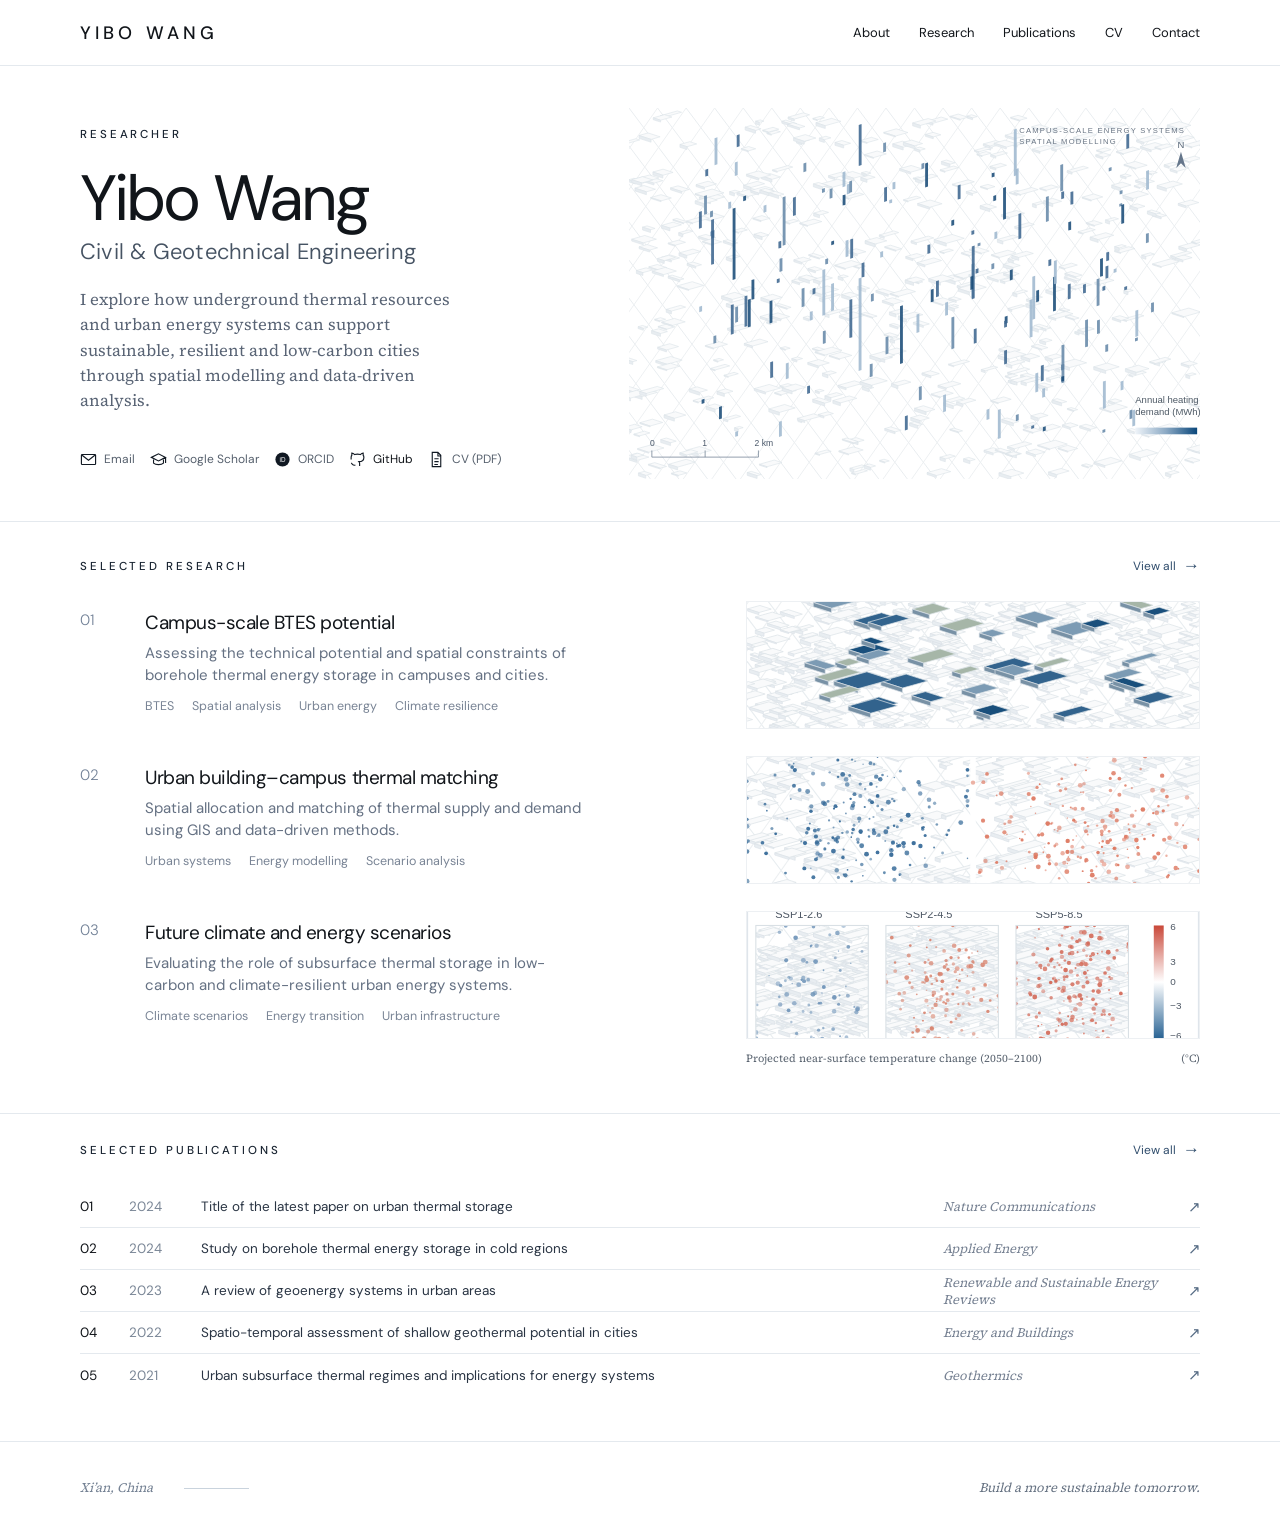
==== index.html @ a67a8583 "Publish Yibo Wang academic homepage" ====
<!doctype html>
<html lang="en">
<head>
  <meta charset="utf-8">
  <meta name="viewport" content="width=device-width, initial-scale=1">
  <meta name="description" content="Yibo Wang — research in civil and geotechnical engineering, urban energy systems, and spatial modelling.">
  <title>Yibo Wang | Researcher</title>
  <style>
    @font-face { font-family:"DM Sans"; src:url("assets/fonts/dm-sans-latin.woff2") format("woff2"); font-style:normal; font-weight:100 1000; font-display:swap; }
    @font-face { font-family:"Source Serif 4"; src:url("assets/fonts/source-serif-4-latin.woff2") format("woff2"); font-style:normal; font-weight:200 900; font-display:swap; }
    :root { --ink:#11151a; --muted:#667080; --line:#e4e9ee; --blue:#304d6c; --width:1120px; }
    * { box-sizing:border-box; }
    html { scroll-behavior:smooth; }
    body { margin:0; color:var(--ink); background:#fff; font-family:"DM Sans","Segoe UI",sans-serif; font-optical-sizing:auto; -webkit-font-smoothing:antialiased; }
    a { color:inherit; text-decoration:none; }
    button { font:inherit; }
    .container { width:min(calc(100% - 64px),var(--width)); margin-inline:auto; }
    .site-header { height:66px; border-bottom:1px solid var(--line); background:#fff; }
    .header-inner { width:min(calc(100% - 64px),var(--width)); height:100%; margin:auto; display:flex; align-items:center; justify-content:space-between; gap:24px; }
    .brand { font-size:18px; font-weight:500; letter-spacing:.23em; white-space:nowrap; }
    .nav { display:flex; align-items:center; gap:29px; font-size:13px; }
    .nav a { transition:color .2s; }
    .nav a:hover,.nav a:focus-visible,.text-link:hover { color:#4374a3; }
    .hero { min-height:456px; border-bottom:1px solid var(--line); }
    .hero-inner { display:grid; grid-template-columns:minmax(0,49%) minmax(0,51%); align-items:center; min-height:455px; }
    .hero-copy { padding:29px 20px 21px 0; position:relative; z-index:1; }
    .eyebrow,.section-title { color:#1a2532; font-size:11.5px; font-weight:500; letter-spacing:.25em; text-transform:uppercase; }
    h1 { margin:23px 0 5px; font-size:64px; font-weight:400; letter-spacing:-.045em; line-height:1.05; }
    .subtitle { font-size:22px; font-weight:350; color:#465363; letter-spacing:.01em; }
    .hero-copy p { max-width:395px; color:#596475; font-family:"Source Serif 4",Georgia,serif; font-size:16.5px; line-height:1.52; margin:21px 0 38px; }
    .profile-links { display:flex; flex-wrap:wrap; gap:10px 15px; align-items:center; width:100%; font-size:12px; white-space:nowrap; }
    .profile-links a,.profile-links span { display:inline-flex; align-items:center; gap:7px; }
    .profile-links svg { width:17px; height:17px; stroke:#111923; fill:none; stroke-width:1.6; }
    .profile-links .muted-link { color:#56606d; cursor:default; }
    .hero-art { width:100%; display:block; }
    .research { padding:36px 0 47px; border-bottom:1px solid var(--line); }
    .section-head { display:flex; align-items:center; justify-content:space-between; margin-bottom:27px; }
    .section-title { margin:0; }
    .text-link { color:var(--blue); font-size:12px; display:inline-flex; gap:7px; align-items:center; }
    .text-link span { font-size:17px; line-height:.8; }
    .project-list { display:grid; gap:27px; }
    .project { display:grid; grid-template-columns:54.5% 40.5%; justify-content:space-between; align-items:center; min-height:128px; }
    .project-details { display:grid; grid-template-columns:48px 1fr; gap:17px; align-self:start; padding-top:9px; }
    .number { font-size:15px; color:#718096; font-weight:300; }
    .project h3 { margin:0 0 8px; font-size:19px; letter-spacing:-.025em; font-weight:400; }
    .project p { max-width:445px; margin:0; color:#657183; font-size:15px; line-height:1.44; }
    .tags { display:flex; gap:18px; flex-wrap:wrap; color:#798495; font-size:12.5px; margin-top:12px; }
    .project-visual { width:100%; height:128px; object-fit:cover; border:1px solid #edf0f3; }
    .visual-wrap { position:relative; }
    .visual-note { margin-top:7px; color:#5a6470; font:11px "Source Serif 4",Georgia,serif; }
    .publications { padding:28px 0 45px; }
    .publications .section-head { margin-bottom:28px; }
    .publication { display:grid; grid-template-columns:49px 72px 1fr 245px 12px; align-items:center; gap:0; min-height:42px; border-bottom:1px solid var(--line); font-size:13.5px; }
    .publication:last-child { border-bottom:0; }
    .pub-year { color:#7b8797; }
    .pub-title { color:#293443; padding-right:12px; }
    .journal { color:#778293; font:italic 13px "Source Serif 4",Georgia,serif; }
    .pub-arrow { color:#546a83; font-size:15px; text-align:right; }
    .site-footer { border-top:1px solid var(--line); min-height:92px; }
    .footer-inner { display:flex; align-items:center; justify-content:space-between; min-height:91px; color:#758294; font:italic 13px "Source Serif 4",Georgia,serif; }
    .footer-rule { height:1px; width:65px; margin-left:28px; background:#c9d3dd; display:inline-block; vertical-align:middle; }
    .footer-tagline { color:#677383; }
    :focus-visible { outline:2px solid #537ca3; outline-offset:3px; }
    @media (max-width:760px) {
      .container,.header-inner { width:min(calc(100% - 36px),var(--width)); }
      .site-header { height:auto; min-height:66px; }
      .header-inner { flex-wrap:wrap; padding:19px 0; gap:17px; }
      .nav { gap:16px; flex-wrap:wrap; }
      .hero-inner { grid-template-columns:1fr; min-height:0; }
      .hero-copy { padding:62px 0 15px; }
      h1 { font-size:clamp(47px,11vw,62px); }
      .hero-copy p { margin-bottom:29px; }
      .profile-links { width:auto; max-width:100%; gap:13px 18px; }
      .hero-art { max-width:600px; margin:0 auto 21px; }
      .project { grid-template-columns:1fr; gap:15px; }
      .project-visual { height:auto; max-height:210px; }
      .project-list { gap:38px; }
      .publication { grid-template-columns:30px 52px 1fr 14px; gap:4px; padding:11px 0; align-items:start; }
      .journal { grid-column:3; grid-row:2; }
      .pub-arrow { grid-column:4; grid-row:1; }
    }
    @media (max-width:440px) {
      .subtitle { font-size:18px; }
      .hero-copy p { font-size:15px; }
      .project-details { grid-template-columns:32px 1fr; gap:10px; }
      .tags { gap:8px 13px; }
      .footer-inner { gap:18px; font-size:11px; }
      .footer-rule { width:30px; margin-left:10px; }
    }
  </style>
</head>
<body>
  <header class="site-header">
    <div class="header-inner">
      <a class="brand" href="#about">YIBO WANG</a>
      <nav class="nav" aria-label="Main navigation">
        <a href="#about">About</a><a href="#research">Research</a><a href="#publications">Publications</a><span title="CV to be added">CV</span><a href="#contact">Contact</a>
      </nav>
    </div>
  </header>
  <main>
    <section class="hero" id="about" aria-labelledby="page-title">
      <div class="container hero-inner">
        <div class="hero-copy">
          <div class="eyebrow">Researcher</div>
          <h1 id="page-title">Yibo Wang</h1>
          <div class="subtitle">Civil &amp; Geotechnical Engineering</div>
          <p>I explore how underground thermal resources and urban energy systems can support sustainable, resilient and low-carbon cities through spatial modelling and data-driven analysis.</p>
          <div class="profile-links" aria-label="Profiles and contact">
            <span class="muted-link" title="Email address to be added"><svg viewBox="0 0 24 24" aria-hidden="true"><rect x="2" y="5" width="20" height="14" rx="1"/><path d="m3 6 9 7 9-7"/></svg>Email</span>
            <span class="muted-link" title="Google Scholar link to be added"><svg viewBox="0 0 24 24" aria-hidden="true"><path d="M2 9 12 4l10 5-10 5L2 9Z M5 12v5c3 3 11 3 14 0v-5 M22 9v8"/></svg>Google Scholar</span>
            <span class="muted-link" title="ORCID link to be added"><svg viewBox="0 0 24 24" aria-hidden="true"><circle cx="12" cy="12" r="10" fill="#111923" stroke="none"/><text x="12" y="16" text-anchor="middle" font-size="9" fill="#fff" stroke="none" font-family="Arial">iD</text></svg>ORCID</span>
            <a href="https://github.com/y1bo-wang/y1bo-wang.github.io" target="_blank" rel="noopener noreferrer"><svg viewBox="0 0 24 24" aria-hidden="true"><path d="M9 20c-4 1-4-2-6-3m12 4v-3c0-1 0-2-1-3 4 0 7-2 7-6 0-1 0-2-1-3 0-1 0-2 0-3-2 0-3 1-4 2-3-1-5-1-8 0-1-1-2-2-4-2 0 1 0 2 0 3-1 1-1 2-1 3v3"/></svg>GitHub</a>
            <span class="muted-link" title="CV PDF to be added"><svg viewBox="0 0 24 24" aria-hidden="true"><path d="M6 2h8l4 4v16H6z M14 2v5h4 M9 11h6 M9 15h6 M9 19h5"/></svg>CV (PDF)</span>
          </div>
        </div>
        <img class="hero-art" src="assets/visuals/hero-map.svg" alt="Illustration of city buildings and thermal energy demand">
      </div>
    </section>
    <section class="research" id="research" aria-labelledby="research-title">
      <div class="container">
        <div class="section-head"><h2 class="section-title" id="research-title">Selected Research</h2><a class="text-link" href="#research-list">View all <span aria-hidden="true">→</span></a></div>
        <div class="project-list" id="research-list">
          <article class="project">
            <div class="project-details"><div class="number">01</div><div><h3>Campus-scale BTES potential</h3><p>Assessing the technical potential and spatial constraints of borehole thermal energy storage in campuses and cities.</p><div class="tags"><span>BTES</span><span>Spatial analysis</span><span>Urban energy</span><span>Climate resilience</span></div></div></div>
            <img class="project-visual" src="assets/visuals/campus.svg" alt="Map illustration of campus buildings and energy potential" loading="lazy">
          </article>
          <article class="project">
            <div class="project-details"><div class="number">02</div><div><h3>Urban building–campus thermal matching</h3><p>Spatial allocation and matching of thermal supply and demand using GIS and data-driven methods.</p><div class="tags"><span>Urban systems</span><span>Energy modelling</span><span>Scenario analysis</span></div></div></div>
            <img class="project-visual" src="assets/visuals/matching.svg" alt="Maps of thermal supply and demand locations" loading="lazy">
          </article>
          <article class="project">
            <div class="project-details"><div class="number">03</div><div><h3>Future climate and energy scenarios</h3><p>Evaluating the role of subsurface thermal storage in low-carbon and climate-resilient urban energy systems.</p><div class="tags"><span>Climate scenarios</span><span>Energy transition</span><span>Urban infrastructure</span></div></div></div>
            <div class="visual-wrap"><img class="project-visual" src="assets/visuals/climate.svg" alt="Three climate scenario map illustrations" loading="lazy"><div class="visual-note">Projected near-surface temperature change (2050–2100) <span style="float:right">(°C)</span></div></div>
          </article>
        </div>
      </div>
    </section>
    <section class="publications" id="publications" aria-labelledby="publications-title">
      <div class="container">
        <div class="section-head"><h2 class="section-title" id="publications-title">Selected Publications</h2><a class="text-link" href="#publication-list">View all <span aria-hidden="true">→</span></a></div>
        <div id="publication-list" aria-label="Illustrative publication entries; replace with verified citations">
          <div class="publication"><span>01</span><span class="pub-year">2024</span><span class="pub-title">Title of the latest paper on urban thermal storage</span><span class="journal">Nature Communications</span><span class="pub-arrow" aria-hidden="true">↗</span></div>
          <div class="publication"><span>02</span><span class="pub-year">2024</span><span class="pub-title">Study on borehole thermal energy storage in cold regions</span><span class="journal">Applied Energy</span><span class="pub-arrow" aria-hidden="true">↗</span></div>
          <div class="publication"><span>03</span><span class="pub-year">2023</span><span class="pub-title">A review of geoenergy systems in urban areas</span><span class="journal">Renewable and Sustainable Energy Reviews</span><span class="pub-arrow" aria-hidden="true">↗</span></div>
          <div class="publication"><span>04</span><span class="pub-year">2022</span><span class="pub-title">Spatio-temporal assessment of shallow geothermal potential in cities</span><span class="journal">Energy and Buildings</span><span class="pub-arrow" aria-hidden="true">↗</span></div>
          <div class="publication"><span>05</span><span class="pub-year">2021</span><span class="pub-title">Urban subsurface thermal regimes and implications for energy systems</span><span class="journal">Geothermics</span><span class="pub-arrow" aria-hidden="true">↗</span></div>
        </div>
      </div>
    </section>
  </main>
  <footer class="site-footer" id="contact"><div class="container footer-inner"><span>Xi’an, China <span class="footer-rule"></span></span><span class="footer-tagline">Build a more sustainable tomorrow.</span></div></footer>
</body>
</html>
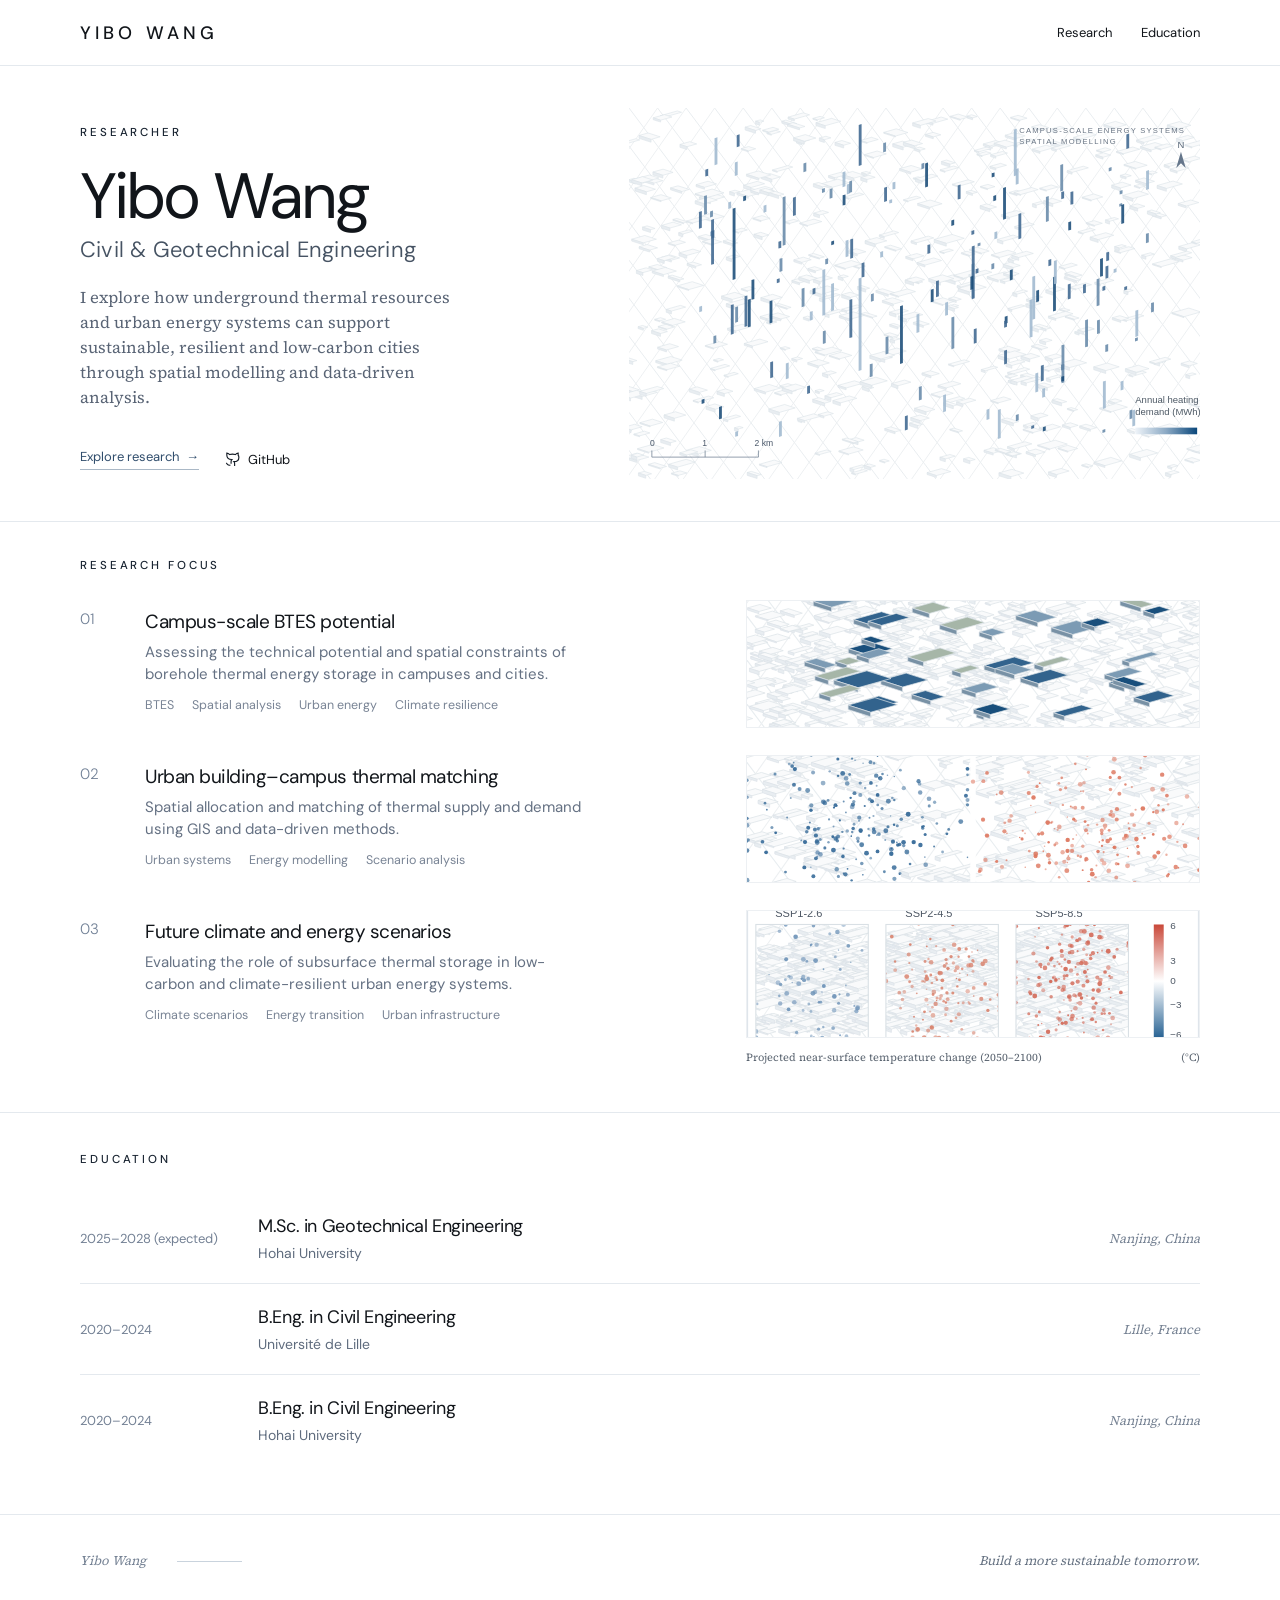
==== commit 3540ae6c: "Add education section and simplify navigation" ====
--- a/index.html
+++ b/index.html
@@ -20,7 +20,7 @@
     .brand { font-size:18px; font-weight:500; letter-spacing:.23em; white-space:nowrap; }
     .nav { display:flex; align-items:center; gap:29px; font-size:13px; }
     .nav a { transition:color .2s; }
-    .nav a:hover,.nav a:focus-visible,.text-link:hover { color:#4374a3; }
+    .nav a:hover,.nav a:focus-visible,.profile-links a:hover { color:#4374a3; }
     .hero { min-height:456px; border-bottom:1px solid var(--line); }
     .hero-inner { display:grid; grid-template-columns:minmax(0,49%) minmax(0,51%); align-items:center; min-height:455px; }
     .hero-copy { padding:29px 20px 21px 0; position:relative; z-index:1; }
@@ -28,16 +28,14 @@
     h1 { margin:23px 0 5px; font-size:64px; font-weight:400; letter-spacing:-.045em; line-height:1.05; }
     .subtitle { font-size:22px; font-weight:350; color:#465363; letter-spacing:.01em; }
     .hero-copy p { max-width:395px; color:#596475; font-family:"Source Serif 4",Georgia,serif; font-size:16.5px; line-height:1.52; margin:21px 0 38px; }
-    .profile-links { display:flex; flex-wrap:wrap; gap:10px 15px; align-items:center; width:100%; font-size:12px; white-space:nowrap; }
+    .profile-links { display:flex; flex-wrap:wrap; gap:10px 25px; align-items:center; width:100%; font-size:13px; white-space:nowrap; }
     .profile-links a,.profile-links span { display:inline-flex; align-items:center; gap:7px; }
     .profile-links svg { width:17px; height:17px; stroke:#111923; fill:none; stroke-width:1.6; }
-    .profile-links .muted-link { color:#56606d; cursor:default; }
+    .profile-links .hero-jump { color:var(--blue); border-bottom:1px solid #aab8c6; padding-bottom:4px; }
     .hero-art { width:100%; display:block; }
     .research { padding:36px 0 47px; border-bottom:1px solid var(--line); }
     .section-head { display:flex; align-items:center; justify-content:space-between; margin-bottom:27px; }
     .section-title { margin:0; }
-    .text-link { color:var(--blue); font-size:12px; display:inline-flex; gap:7px; align-items:center; }
-    .text-link span { font-size:17px; line-height:.8; }
     .project-list { display:grid; gap:27px; }
     .project { display:grid; grid-template-columns:54.5% 40.5%; justify-content:space-between; align-items:center; min-height:128px; }
     .project-details { display:grid; grid-template-columns:48px 1fr; gap:17px; align-self:start; padding-top:9px; }
@@ -48,14 +46,14 @@
     .project-visual { width:100%; height:128px; object-fit:cover; border:1px solid #edf0f3; }
     .visual-wrap { position:relative; }
     .visual-note { margin-top:7px; color:#5a6470; font:11px "Source Serif 4",Georgia,serif; }
-    .publications { padding:28px 0 45px; }
-    .publications .section-head { margin-bottom:28px; }
-    .publication { display:grid; grid-template-columns:49px 72px 1fr 245px 12px; align-items:center; gap:0; min-height:42px; border-bottom:1px solid var(--line); font-size:13.5px; }
-    .publication:last-child { border-bottom:0; }
-    .pub-year { color:#7b8797; }
-    .pub-title { color:#293443; padding-right:12px; }
-    .journal { color:#778293; font:italic 13px "Source Serif 4",Georgia,serif; }
-    .pub-arrow { color:#546a83; font-size:15px; text-align:right; }
+    .education { padding:39px 0 49px; }
+    .education .section-head { margin-bottom:26px; }
+    .education-item { display:grid; grid-template-columns:160px minmax(0,1fr) 170px; gap:18px; align-items:center; padding:21px 0; border-bottom:1px solid var(--line); }
+    .education-item:last-child { border-bottom:0; }
+    .education-years { color:#738094; font-size:13px; }
+    .education-degree { margin:0 0 6px; font-size:18px; font-weight:400; letter-spacing:-.02em; }
+    .education-school { margin:0; color:#5e6b7d; font-size:14px; }
+    .education-location { color:#778394; font:italic 13px "Source Serif 4",Georgia,serif; text-align:right; }
     .site-footer { border-top:1px solid var(--line); min-height:92px; }
     .footer-inner { display:flex; align-items:center; justify-content:space-between; min-height:91px; color:#758294; font:italic 13px "Source Serif 4",Georgia,serif; }
     .footer-rule { height:1px; width:65px; margin-left:28px; background:#c9d3dd; display:inline-block; vertical-align:middle; }
@@ -75,9 +73,8 @@
       .project { grid-template-columns:1fr; gap:15px; }
       .project-visual { height:auto; max-height:210px; }
       .project-list { gap:38px; }
-      .publication { grid-template-columns:30px 52px 1fr 14px; gap:4px; padding:11px 0; align-items:start; }
-      .journal { grid-column:3; grid-row:2; }
-      .pub-arrow { grid-column:4; grid-row:1; }
+      .education-item { grid-template-columns:104px minmax(0,1fr); gap:8px 12px; align-items:start; }
+      .education-location { grid-column:2; text-align:left; }
     }
     @media (max-width:440px) {
       .subtitle { font-size:18px; }
@@ -94,7 +91,7 @@
     <div class="header-inner">
       <a class="brand" href="#about">YIBO WANG</a>
       <nav class="nav" aria-label="Main navigation">
-        <a href="#about">About</a><a href="#research">Research</a><a href="#publications">Publications</a><span title="CV to be added">CV</span><a href="#contact">Contact</a>
+        <a href="#research">Research</a><a href="#education">Education</a>
       </nav>
     </div>
   </header>
@@ -106,12 +103,9 @@
           <h1 id="page-title">Yibo Wang</h1>
           <div class="subtitle">Civil &amp; Geotechnical Engineering</div>
           <p>I explore how underground thermal resources and urban energy systems can support sustainable, resilient and low-carbon cities through spatial modelling and data-driven analysis.</p>
-          <div class="profile-links" aria-label="Profiles and contact">
-            <span class="muted-link" title="Email address to be added"><svg viewBox="0 0 24 24" aria-hidden="true"><rect x="2" y="5" width="20" height="14" rx="1"/><path d="m3 6 9 7 9-7"/></svg>Email</span>
-            <span class="muted-link" title="Google Scholar link to be added"><svg viewBox="0 0 24 24" aria-hidden="true"><path d="M2 9 12 4l10 5-10 5L2 9Z M5 12v5c3 3 11 3 14 0v-5 M22 9v8"/></svg>Google Scholar</span>
-            <span class="muted-link" title="ORCID link to be added"><svg viewBox="0 0 24 24" aria-hidden="true"><circle cx="12" cy="12" r="10" fill="#111923" stroke="none"/><text x="12" y="16" text-anchor="middle" font-size="9" fill="#fff" stroke="none" font-family="Arial">iD</text></svg>ORCID</span>
-            <a href="https://github.com/y1bo-wang/y1bo-wang.github.io" target="_blank" rel="noopener noreferrer"><svg viewBox="0 0 24 24" aria-hidden="true"><path d="M9 20c-4 1-4-2-6-3m12 4v-3c0-1 0-2-1-3 4 0 7-2 7-6 0-1 0-2-1-3 0-1 0-2 0-3-2 0-3 1-4 2-3-1-5-1-8 0-1-1-2-2-4-2 0 1 0 2 0 3-1 1-1 2-1 3v3"/></svg>GitHub</a>
-            <span class="muted-link" title="CV PDF to be added"><svg viewBox="0 0 24 24" aria-hidden="true"><path d="M6 2h8l4 4v16H6z M14 2v5h4 M9 11h6 M9 15h6 M9 19h5"/></svg>CV (PDF)</span>
+          <div class="profile-links" aria-label="Explore and profile links">
+            <a class="hero-jump" href="#research">Explore research <span aria-hidden="true">→</span></a>
+            <a href="https://github.com/y1bo-wang" target="_blank" rel="noopener noreferrer"><svg viewBox="0 0 24 24" aria-hidden="true"><path d="M9 20c-4 1-4-2-6-3m12 4v-3c0-1 0-2-1-3 4 0 7-2 7-6 0-1 0-2-1-3 0-1 0-2 0-3-2 0-3 1-4 2-3-1-5-1-8 0-1-1-2-2-4-2 0 1 0 2 0 3 0 4 3 6 7 6-1 1-1 2-1 3v3"/></svg>GitHub</a>
           </div>
         </div>
         <img class="hero-art" src="assets/visuals/hero-map.svg" alt="Illustration of city buildings and thermal energy demand">
@@ -119,7 +113,7 @@
     </section>
     <section class="research" id="research" aria-labelledby="research-title">
       <div class="container">
-        <div class="section-head"><h2 class="section-title" id="research-title">Selected Research</h2><a class="text-link" href="#research-list">View all <span aria-hidden="true">→</span></a></div>
+        <div class="section-head"><h2 class="section-title" id="research-title">Research Focus</h2></div>
         <div class="project-list" id="research-list">
           <article class="project">
             <div class="project-details"><div class="number">01</div><div><h3>Campus-scale BTES potential</h3><p>Assessing the technical potential and spatial constraints of borehole thermal energy storage in campuses and cities.</p><div class="tags"><span>BTES</span><span>Spatial analysis</span><span>Urban energy</span><span>Climate resilience</span></div></div></div>
@@ -136,19 +130,17 @@
         </div>
       </div>
     </section>
-    <section class="publications" id="publications" aria-labelledby="publications-title">
+    <section class="education" id="education" aria-labelledby="education-title">
       <div class="container">
-        <div class="section-head"><h2 class="section-title" id="publications-title">Selected Publications</h2><a class="text-link" href="#publication-list">View all <span aria-hidden="true">→</span></a></div>
-        <div id="publication-list" aria-label="Illustrative publication entries; replace with verified citations">
-          <div class="publication"><span>01</span><span class="pub-year">2024</span><span class="pub-title">Title of the latest paper on urban thermal storage</span><span class="journal">Nature Communications</span><span class="pub-arrow" aria-hidden="true">↗</span></div>
-          <div class="publication"><span>02</span><span class="pub-year">2024</span><span class="pub-title">Study on borehole thermal energy storage in cold regions</span><span class="journal">Applied Energy</span><span class="pub-arrow" aria-hidden="true">↗</span></div>
-          <div class="publication"><span>03</span><span class="pub-year">2023</span><span class="pub-title">A review of geoenergy systems in urban areas</span><span class="journal">Renewable and Sustainable Energy Reviews</span><span class="pub-arrow" aria-hidden="true">↗</span></div>
-          <div class="publication"><span>04</span><span class="pub-year">2022</span><span class="pub-title">Spatio-temporal assessment of shallow geothermal potential in cities</span><span class="journal">Energy and Buildings</span><span class="pub-arrow" aria-hidden="true">↗</span></div>
-          <div class="publication"><span>05</span><span class="pub-year">2021</span><span class="pub-title">Urban subsurface thermal regimes and implications for energy systems</span><span class="journal">Geothermics</span><span class="pub-arrow" aria-hidden="true">↗</span></div>
+        <div class="section-head"><h2 class="section-title" id="education-title">Education</h2></div>
+        <div class="education-list">
+          <article class="education-item"><div class="education-years">2025–2028 (expected)</div><div><h3 class="education-degree">M.Sc. in Geotechnical Engineering</h3><p class="education-school">Hohai University</p></div><div class="education-location">Nanjing, China</div></article>
+          <article class="education-item"><div class="education-years">2020–2024</div><div><h3 class="education-degree">B.Eng. in Civil Engineering</h3><p class="education-school">Université de Lille</p></div><div class="education-location">Lille, France</div></article>
+          <article class="education-item"><div class="education-years">2020–2024</div><div><h3 class="education-degree">B.Eng. in Civil Engineering</h3><p class="education-school">Hohai University</p></div><div class="education-location">Nanjing, China</div></article>
         </div>
       </div>
     </section>
   </main>
-  <footer class="site-footer" id="contact"><div class="container footer-inner"><span>Xi’an, China <span class="footer-rule"></span></span><span class="footer-tagline">Build a more sustainable tomorrow.</span></div></footer>
+  <footer class="site-footer"><div class="container footer-inner"><span>Yibo Wang <span class="footer-rule"></span></span><span class="footer-tagline">Build a more sustainable tomorrow.</span></div></footer>
 </body>
 </html>
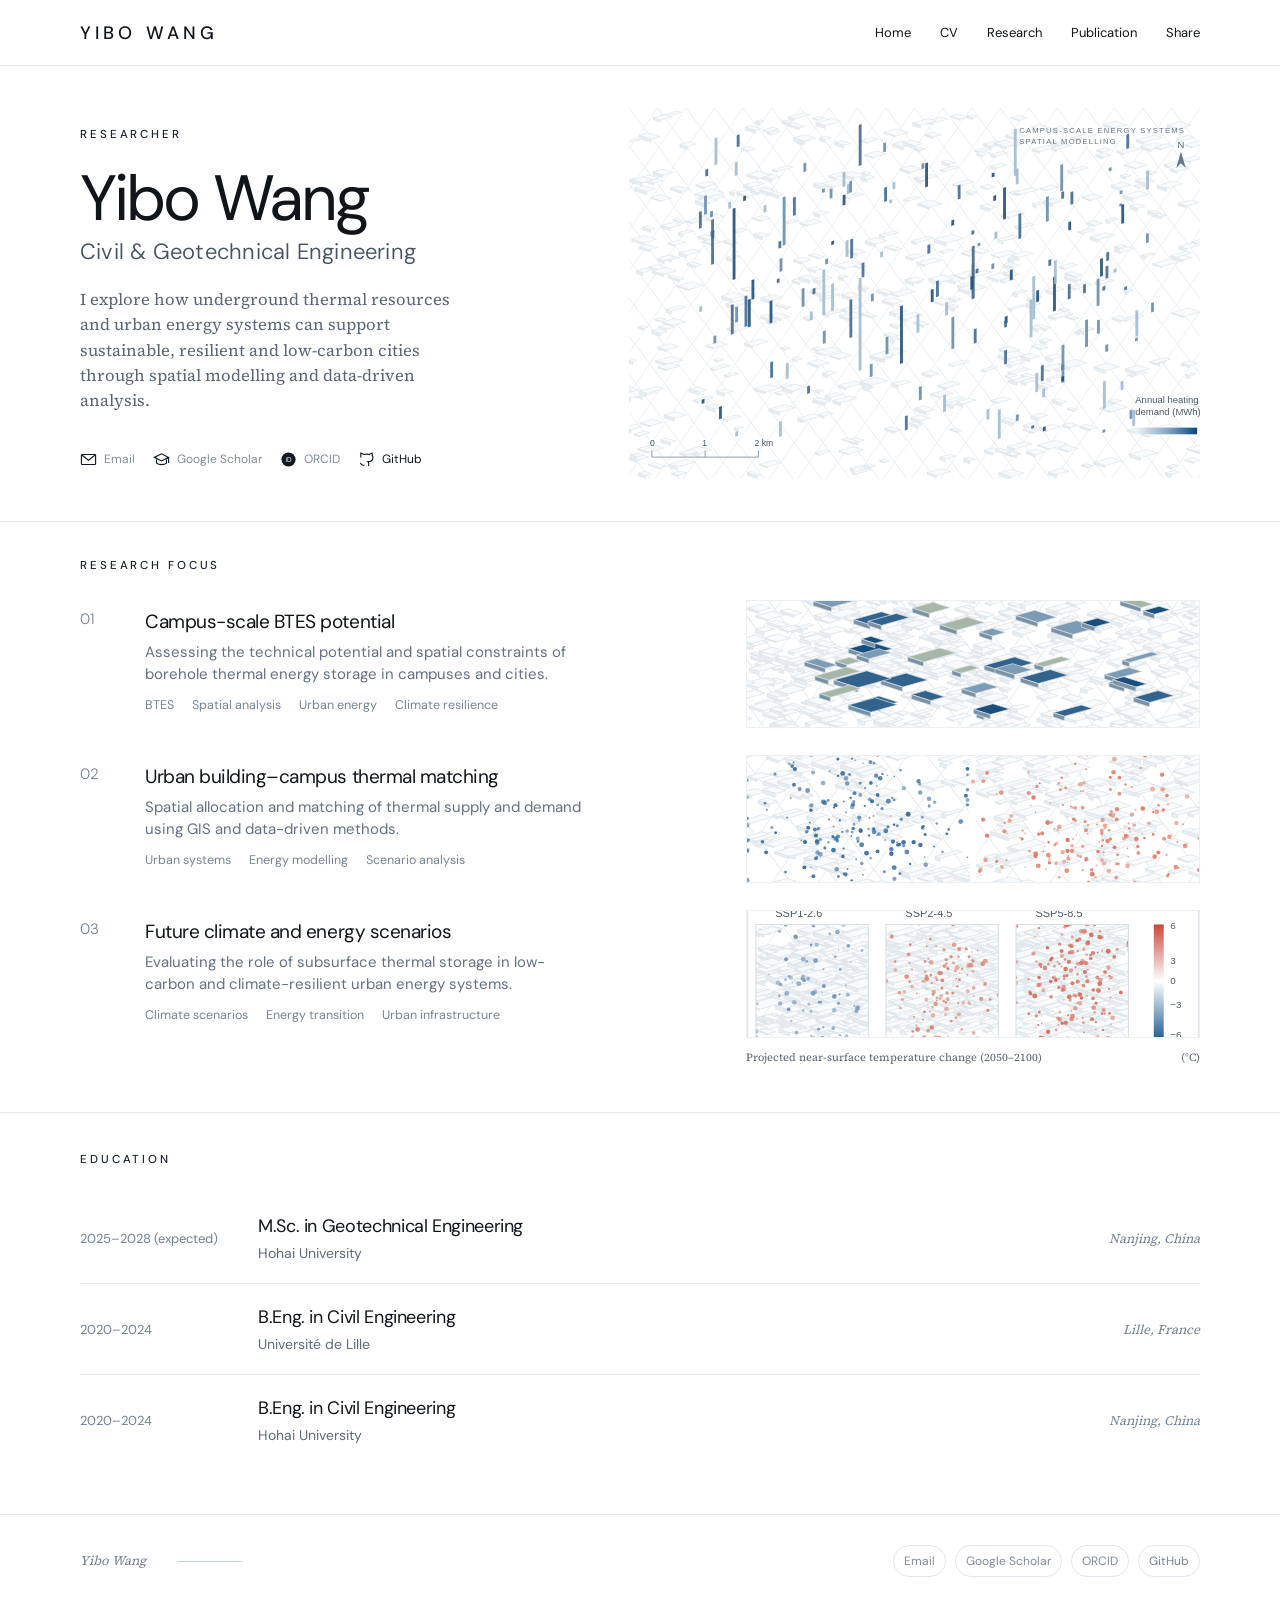
==== commit 69a41e06: "Add CV placeholder, publication examples, and navigation" ====
--- a/index.html
+++ b/index.html
@@ -19,8 +19,11 @@
     .header-inner { width:min(calc(100% - 64px),var(--width)); height:100%; margin:auto; display:flex; align-items:center; justify-content:space-between; gap:24px; }
     .brand { font-size:18px; font-weight:500; letter-spacing:.23em; white-space:nowrap; }
     .nav { display:flex; align-items:center; gap:29px; font-size:13px; }
-    .nav a { transition:color .2s; }
-    .nav a:hover,.nav a:focus-visible,.profile-links a:hover { color:#4374a3; }
+    .nav a,.nav button { transition:color .2s; }
+    .nav button { border:0; background:none; padding:0; color:inherit; cursor:pointer; font-size:inherit; }
+    .nav a:hover,.nav a:focus-visible,.nav button:hover,.nav button:focus-visible,.profile-links a:hover { color:#4374a3; }
+    .share-status { position:fixed; left:50%; bottom:20px; transform:translateX(-50%); z-index:10; padding:10px 16px; color:#fff; background:#304d6c; border-radius:8px; font-size:13px; box-shadow:0 8px 24px #1a253233; }
+    .share-status:empty { display:none; }
     .hero { min-height:456px; border-bottom:1px solid var(--line); }
     .hero-inner { display:grid; grid-template-columns:minmax(0,49%) minmax(0,51%); align-items:center; min-height:455px; }
     .hero-copy { padding:29px 20px 21px 0; position:relative; z-index:1; }
@@ -28,10 +31,10 @@
     h1 { margin:23px 0 5px; font-size:64px; font-weight:400; letter-spacing:-.045em; line-height:1.05; }
     .subtitle { font-size:22px; font-weight:350; color:#465363; letter-spacing:.01em; }
     .hero-copy p { max-width:395px; color:#596475; font-family:"Source Serif 4",Georgia,serif; font-size:16.5px; line-height:1.52; margin:21px 0 38px; }
-    .profile-links { display:flex; flex-wrap:wrap; gap:10px 25px; align-items:center; width:100%; font-size:13px; white-space:nowrap; }
-    .profile-links a,.profile-links span { display:inline-flex; align-items:center; gap:7px; }
-    .profile-links svg { width:17px; height:17px; stroke:#111923; fill:none; stroke-width:1.6; }
-    .profile-links .hero-jump { color:var(--blue); border-bottom:1px solid #aab8c6; padding-bottom:4px; }
+    .profile-links { display:flex; flex-wrap:wrap; gap:12px 18px; align-items:center; width:100%; font-size:12px; white-space:nowrap; }
+    .profile-links a,.profile-links span,.footer-links a,.footer-links span { display:inline-flex; align-items:center; gap:7px; }
+    .profile-links svg,.footer-links svg { width:17px; height:17px; stroke:#111923; fill:none; stroke-width:1.6; flex:none; }
+    .link-unavailable { color:#818b98; cursor:default; }
     .hero-art { width:100%; display:block; }
     .research { padding:36px 0 47px; border-bottom:1px solid var(--line); }
     .section-head { display:flex; align-items:center; justify-content:space-between; margin-bottom:27px; }
@@ -55,9 +58,11 @@
     .education-school { margin:0; color:#5e6b7d; font-size:14px; }
     .education-location { color:#778394; font:italic 13px "Source Serif 4",Georgia,serif; text-align:right; }
     .site-footer { border-top:1px solid var(--line); min-height:92px; }
-    .footer-inner { display:flex; align-items:center; justify-content:space-between; min-height:91px; color:#758294; font:italic 13px "Source Serif 4",Georgia,serif; }
+    .footer-inner { display:flex; align-items:center; justify-content:space-between; min-height:91px; gap:26px; color:#758294; font:italic 13px "Source Serif 4",Georgia,serif; }
     .footer-rule { height:1px; width:65px; margin-left:28px; background:#c9d3dd; display:inline-block; vertical-align:middle; }
-    .footer-tagline { color:#677383; }
+    .footer-links { display:flex; justify-content:flex-end; align-items:center; gap:9px; flex-wrap:wrap; font:12px "DM Sans","Segoe UI",sans-serif; }
+    .footer-links a,.footer-links span { border:1px solid #e0e6ec; border-radius:999px; padding:7px 10px; }
+    .footer-links a:hover { color:#4374a3; border-color:#aebdca; }
     :focus-visible { outline:2px solid #537ca3; outline-offset:3px; }
     @media (max-width:760px) {
       .container,.header-inner { width:min(calc(100% - 36px),var(--width)); }
@@ -75,6 +80,8 @@
       .project-list { gap:38px; }
       .education-item { grid-template-columns:104px minmax(0,1fr); gap:8px 12px; align-items:start; }
       .education-location { grid-column:2; text-align:left; }
+      .footer-inner { flex-direction:column; align-items:flex-start; justify-content:center; padding:23px 0; }
+      .footer-links { justify-content:flex-start; }
     }
     @media (max-width:440px) {
       .subtitle { font-size:18px; }
@@ -89,9 +96,9 @@
 <body>
   <header class="site-header">
     <div class="header-inner">
-      <a class="brand" href="#about">YIBO WANG</a>
+      <a class="brand" href="index.html">YIBO WANG</a>
       <nav class="nav" aria-label="Main navigation">
-        <a href="#research">Research</a><a href="#education">Education</a>
+        <a href="index.html" aria-current="page">Home</a><a href="assets/cv.pdf" target="_blank" rel="noopener noreferrer" aria-label="CV PDF placeholder, opens in a new tab">CV</a><a href="index.html#research">Research</a><a href="publications.html">Publication</a><button type="button" data-share>Share</button>
       </nav>
     </div>
   </header>
@@ -103,9 +110,11 @@
           <h1 id="page-title">Yibo Wang</h1>
           <div class="subtitle">Civil &amp; Geotechnical Engineering</div>
           <p>I explore how underground thermal resources and urban energy systems can support sustainable, resilient and low-carbon cities through spatial modelling and data-driven analysis.</p>
-          <div class="profile-links" aria-label="Explore and profile links">
-            <a class="hero-jump" href="#research">Explore research <span aria-hidden="true">→</span></a>
-            <a href="https://github.com/y1bo-wang" target="_blank" rel="noopener noreferrer"><svg viewBox="0 0 24 24" aria-hidden="true"><path d="M9 20c-4 1-4-2-6-3m12 4v-3c0-1 0-2-1-3 4 0 7-2 7-6 0-1 0-2-1-3 0-1 0-2 0-3-2 0-3 1-4 2-3-1-5-1-8 0-1-1-2-2-4-2 0 1 0 2 0 3 0 4 3 6 7 6-1 1-1 2-1 3v3"/></svg>GitHub</a>
+          <div class="profile-links" aria-label="Profiles and contact">
+            <span class="link-unavailable" title="Email address to be added"><svg viewBox="0 0 24 24" aria-hidden="true"><rect x="2" y="5" width="20" height="14" rx="1"/><path d="m3 6 9 7 9-7"/></svg>Email</span>
+            <span class="link-unavailable" title="Google Scholar link to be added"><svg viewBox="0 0 24 24" aria-hidden="true"><path d="M2 9 12 4l10 5-10 5L2 9Z M5 12v5c3 3 11 3 14 0v-5 M22 9v8"/></svg>Google Scholar</span>
+            <span class="link-unavailable" title="ORCID link to be added"><svg viewBox="0 0 24 24" aria-hidden="true"><circle cx="12" cy="12" r="10" fill="#111923" stroke="none"/><text x="12" y="16" text-anchor="middle" font-size="9" fill="#fff" stroke="none" font-family="Arial">iD</text></svg>ORCID</span>
+            <a href="https://github.com/y1bo-wang" target="_blank" rel="noopener noreferrer"><svg viewBox="0 0 24 24" aria-hidden="true"><path d="M9 20c-4 1-4-2-6-3m12 4v-3c0-1 0-2-1-3 4 0 7-2 7-6 0-1 0-2-1-3 0-1 0-2 0-3-2 0-3 1-4 2-3-1-5-1-8 0-1-1-2-2-4-2 0 1 0 2 0 3v3"/></svg>GitHub</a>
           </div>
         </div>
         <img class="hero-art" src="assets/visuals/hero-map.svg" alt="Illustration of city buildings and thermal energy demand">
@@ -141,6 +150,8 @@
       </div>
     </section>
   </main>
-  <footer class="site-footer"><div class="container footer-inner"><span>Yibo Wang <span class="footer-rule"></span></span><span class="footer-tagline">Build a more sustainable tomorrow.</span></div></footer>
+  <footer class="site-footer" id="contact"><div class="container footer-inner"><span>Yibo Wang <span class="footer-rule"></span></span><nav class="footer-links" aria-label="Contact and profiles"><span class="link-unavailable" title="Email address to be added">Email</span><span class="link-unavailable" title="Google Scholar link to be added">Google Scholar</span><span class="link-unavailable" title="ORCID link to be added">ORCID</span><a href="https://github.com/y1bo-wang" target="_blank" rel="noopener noreferrer">GitHub</a></nav></div></footer>
+  <div class="share-status" role="status" aria-live="polite"></div>
+  <script src="assets/site.js" defer></script>
 </body>
 </html>
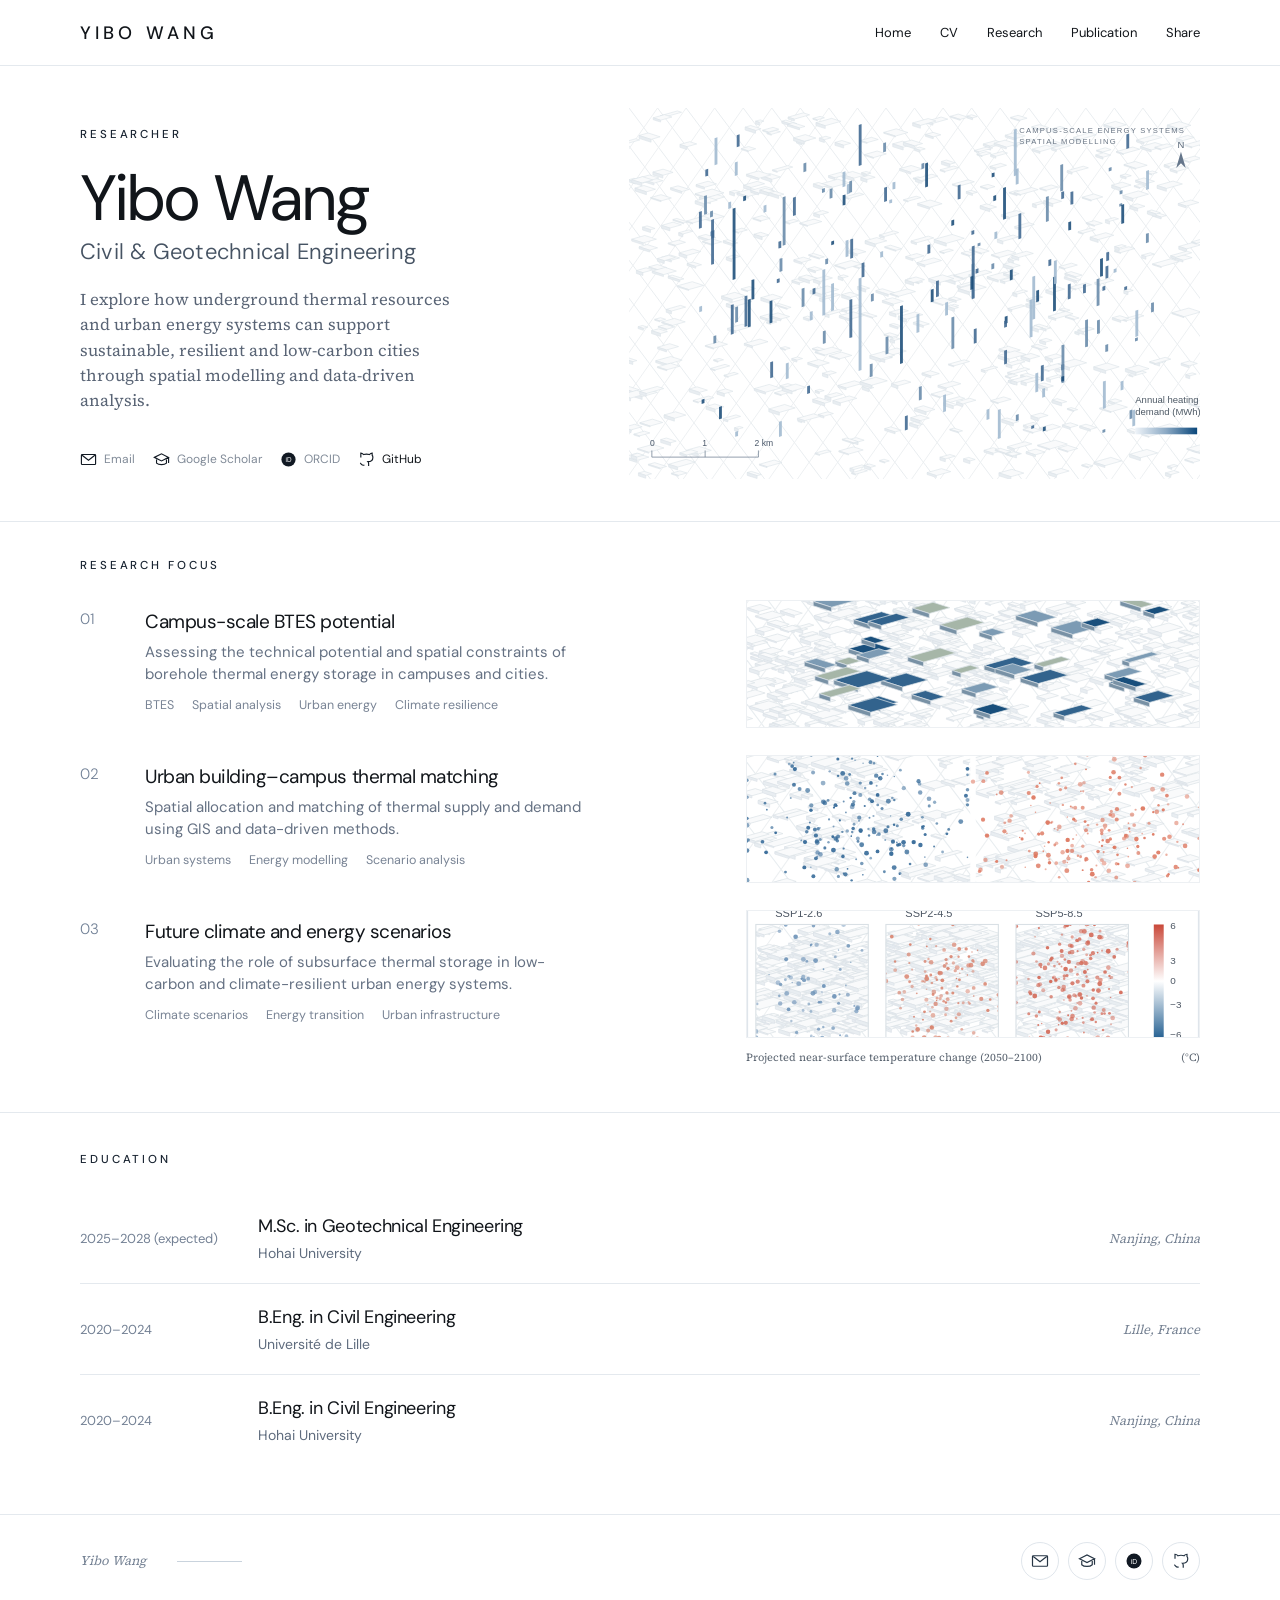
==== commit 69f2cd36: "Add research and share pages with icon-only footer" ====
--- a/index.html
+++ b/index.html
@@ -1,157 +1,154 @@
-<!doctype html>
-<html lang="en">
-<head>
-  <meta charset="utf-8">
-  <meta name="viewport" content="width=device-width, initial-scale=1">
-  <meta name="description" content="Yibo Wang — research in civil and geotechnical engineering, urban energy systems, and spatial modelling.">
-  <title>Yibo Wang | Researcher</title>
-  <style>
-    @font-face { font-family:"DM Sans"; src:url("assets/fonts/dm-sans-latin.woff2") format("woff2"); font-style:normal; font-weight:100 1000; font-display:swap; }
-    @font-face { font-family:"Source Serif 4"; src:url("assets/fonts/source-serif-4-latin.woff2") format("woff2"); font-style:normal; font-weight:200 900; font-display:swap; }
-    :root { --ink:#11151a; --muted:#667080; --line:#e4e9ee; --blue:#304d6c; --width:1120px; }
-    * { box-sizing:border-box; }
-    html { scroll-behavior:smooth; }
-    body { margin:0; color:var(--ink); background:#fff; font-family:"DM Sans","Segoe UI",sans-serif; font-optical-sizing:auto; -webkit-font-smoothing:antialiased; }
-    a { color:inherit; text-decoration:none; }
-    button { font:inherit; }
-    .container { width:min(calc(100% - 64px),var(--width)); margin-inline:auto; }
-    .site-header { height:66px; border-bottom:1px solid var(--line); background:#fff; }
-    .header-inner { width:min(calc(100% - 64px),var(--width)); height:100%; margin:auto; display:flex; align-items:center; justify-content:space-between; gap:24px; }
-    .brand { font-size:18px; font-weight:500; letter-spacing:.23em; white-space:nowrap; }
-    .nav { display:flex; align-items:center; gap:29px; font-size:13px; }
-    .nav a,.nav button { transition:color .2s; }
-    .nav button { border:0; background:none; padding:0; color:inherit; cursor:pointer; font-size:inherit; }
-    .nav a:hover,.nav a:focus-visible,.nav button:hover,.nav button:focus-visible,.profile-links a:hover { color:#4374a3; }
-    .share-status { position:fixed; left:50%; bottom:20px; transform:translateX(-50%); z-index:10; padding:10px 16px; color:#fff; background:#304d6c; border-radius:8px; font-size:13px; box-shadow:0 8px 24px #1a253233; }
-    .share-status:empty { display:none; }
-    .hero { min-height:456px; border-bottom:1px solid var(--line); }
-    .hero-inner { display:grid; grid-template-columns:minmax(0,49%) minmax(0,51%); align-items:center; min-height:455px; }
-    .hero-copy { padding:29px 20px 21px 0; position:relative; z-index:1; }
-    .eyebrow,.section-title { color:#1a2532; font-size:11.5px; font-weight:500; letter-spacing:.25em; text-transform:uppercase; }
-    h1 { margin:23px 0 5px; font-size:64px; font-weight:400; letter-spacing:-.045em; line-height:1.05; }
-    .subtitle { font-size:22px; font-weight:350; color:#465363; letter-spacing:.01em; }
-    .hero-copy p { max-width:395px; color:#596475; font-family:"Source Serif 4",Georgia,serif; font-size:16.5px; line-height:1.52; margin:21px 0 38px; }
-    .profile-links { display:flex; flex-wrap:wrap; gap:12px 18px; align-items:center; width:100%; font-size:12px; white-space:nowrap; }
-    .profile-links a,.profile-links span,.footer-links a,.footer-links span { display:inline-flex; align-items:center; gap:7px; }
-    .profile-links svg,.footer-links svg { width:17px; height:17px; stroke:#111923; fill:none; stroke-width:1.6; flex:none; }
-    .link-unavailable { color:#818b98; cursor:default; }
-    .hero-art { width:100%; display:block; }
-    .research { padding:36px 0 47px; border-bottom:1px solid var(--line); }
-    .section-head { display:flex; align-items:center; justify-content:space-between; margin-bottom:27px; }
-    .section-title { margin:0; }
-    .project-list { display:grid; gap:27px; }
-    .project { display:grid; grid-template-columns:54.5% 40.5%; justify-content:space-between; align-items:center; min-height:128px; }
-    .project-details { display:grid; grid-template-columns:48px 1fr; gap:17px; align-self:start; padding-top:9px; }
-    .number { font-size:15px; color:#718096; font-weight:300; }
-    .project h3 { margin:0 0 8px; font-size:19px; letter-spacing:-.025em; font-weight:400; }
-    .project p { max-width:445px; margin:0; color:#657183; font-size:15px; line-height:1.44; }
-    .tags { display:flex; gap:18px; flex-wrap:wrap; color:#798495; font-size:12.5px; margin-top:12px; }
-    .project-visual { width:100%; height:128px; object-fit:cover; border:1px solid #edf0f3; }
-    .visual-wrap { position:relative; }
-    .visual-note { margin-top:7px; color:#5a6470; font:11px "Source Serif 4",Georgia,serif; }
-    .education { padding:39px 0 49px; }
-    .education .section-head { margin-bottom:26px; }
-    .education-item { display:grid; grid-template-columns:160px minmax(0,1fr) 170px; gap:18px; align-items:center; padding:21px 0; border-bottom:1px solid var(--line); }
-    .education-item:last-child { border-bottom:0; }
-    .education-years { color:#738094; font-size:13px; }
-    .education-degree { margin:0 0 6px; font-size:18px; font-weight:400; letter-spacing:-.02em; }
-    .education-school { margin:0; color:#5e6b7d; font-size:14px; }
-    .education-location { color:#778394; font:italic 13px "Source Serif 4",Georgia,serif; text-align:right; }
-    .site-footer { border-top:1px solid var(--line); min-height:92px; }
-    .footer-inner { display:flex; align-items:center; justify-content:space-between; min-height:91px; gap:26px; color:#758294; font:italic 13px "Source Serif 4",Georgia,serif; }
-    .footer-rule { height:1px; width:65px; margin-left:28px; background:#c9d3dd; display:inline-block; vertical-align:middle; }
-    .footer-links { display:flex; justify-content:flex-end; align-items:center; gap:9px; flex-wrap:wrap; font:12px "DM Sans","Segoe UI",sans-serif; }
-    .footer-links a,.footer-links span { border:1px solid #e0e6ec; border-radius:999px; padding:7px 10px; }
-    .footer-links a:hover { color:#4374a3; border-color:#aebdca; }
-    :focus-visible { outline:2px solid #537ca3; outline-offset:3px; }
-    @media (max-width:760px) {
-      .container,.header-inner { width:min(calc(100% - 36px),var(--width)); }
-      .site-header { height:auto; min-height:66px; }
-      .header-inner { flex-wrap:wrap; padding:19px 0; gap:17px; }
-      .nav { gap:16px; flex-wrap:wrap; }
-      .hero-inner { grid-template-columns:1fr; min-height:0; }
-      .hero-copy { padding:62px 0 15px; }
-      h1 { font-size:clamp(47px,11vw,62px); }
-      .hero-copy p { margin-bottom:29px; }
-      .profile-links { width:auto; max-width:100%; gap:13px 18px; }
-      .hero-art { max-width:600px; margin:0 auto 21px; }
-      .project { grid-template-columns:1fr; gap:15px; }
-      .project-visual { height:auto; max-height:210px; }
-      .project-list { gap:38px; }
-      .education-item { grid-template-columns:104px minmax(0,1fr); gap:8px 12px; align-items:start; }
-      .education-location { grid-column:2; text-align:left; }
-      .footer-inner { flex-direction:column; align-items:flex-start; justify-content:center; padding:23px 0; }
-      .footer-links { justify-content:flex-start; }
-    }
-    @media (max-width:440px) {
-      .subtitle { font-size:18px; }
-      .hero-copy p { font-size:15px; }
-      .project-details { grid-template-columns:32px 1fr; gap:10px; }
-      .tags { gap:8px 13px; }
-      .footer-inner { gap:18px; font-size:11px; }
-      .footer-rule { width:30px; margin-left:10px; }
-    }
-  </style>
-</head>
-<body>
-  <header class="site-header">
-    <div class="header-inner">
-      <a class="brand" href="index.html">YIBO WANG</a>
-      <nav class="nav" aria-label="Main navigation">
-        <a href="index.html" aria-current="page">Home</a><a href="assets/cv.pdf" target="_blank" rel="noopener noreferrer" aria-label="CV PDF placeholder, opens in a new tab">CV</a><a href="index.html#research">Research</a><a href="publications.html">Publication</a><button type="button" data-share>Share</button>
-      </nav>
-    </div>
-  </header>
-  <main>
-    <section class="hero" id="about" aria-labelledby="page-title">
-      <div class="container hero-inner">
-        <div class="hero-copy">
-          <div class="eyebrow">Researcher</div>
-          <h1 id="page-title">Yibo Wang</h1>
-          <div class="subtitle">Civil &amp; Geotechnical Engineering</div>
-          <p>I explore how underground thermal resources and urban energy systems can support sustainable, resilient and low-carbon cities through spatial modelling and data-driven analysis.</p>
-          <div class="profile-links" aria-label="Profiles and contact">
-            <span class="link-unavailable" title="Email address to be added"><svg viewBox="0 0 24 24" aria-hidden="true"><rect x="2" y="5" width="20" height="14" rx="1"/><path d="m3 6 9 7 9-7"/></svg>Email</span>
-            <span class="link-unavailable" title="Google Scholar link to be added"><svg viewBox="0 0 24 24" aria-hidden="true"><path d="M2 9 12 4l10 5-10 5L2 9Z M5 12v5c3 3 11 3 14 0v-5 M22 9v8"/></svg>Google Scholar</span>
-            <span class="link-unavailable" title="ORCID link to be added"><svg viewBox="0 0 24 24" aria-hidden="true"><circle cx="12" cy="12" r="10" fill="#111923" stroke="none"/><text x="12" y="16" text-anchor="middle" font-size="9" fill="#fff" stroke="none" font-family="Arial">iD</text></svg>ORCID</span>
-            <a href="https://github.com/y1bo-wang" target="_blank" rel="noopener noreferrer"><svg viewBox="0 0 24 24" aria-hidden="true"><path d="M9 20c-4 1-4-2-6-3m12 4v-3c0-1 0-2-1-3 4 0 7-2 7-6 0-1 0-2-1-3 0-1 0-2 0-3-2 0-3 1-4 2-3-1-5-1-8 0-1-1-2-2-4-2 0 1 0 2 0 3v3"/></svg>GitHub</a>
-          </div>
-        </div>
-        <img class="hero-art" src="assets/visuals/hero-map.svg" alt="Illustration of city buildings and thermal energy demand">
-      </div>
-    </section>
-    <section class="research" id="research" aria-labelledby="research-title">
-      <div class="container">
-        <div class="section-head"><h2 class="section-title" id="research-title">Research Focus</h2></div>
-        <div class="project-list" id="research-list">
-          <article class="project">
-            <div class="project-details"><div class="number">01</div><div><h3>Campus-scale BTES potential</h3><p>Assessing the technical potential and spatial constraints of borehole thermal energy storage in campuses and cities.</p><div class="tags"><span>BTES</span><span>Spatial analysis</span><span>Urban energy</span><span>Climate resilience</span></div></div></div>
-            <img class="project-visual" src="assets/visuals/campus.svg" alt="Map illustration of campus buildings and energy potential" loading="lazy">
-          </article>
-          <article class="project">
-            <div class="project-details"><div class="number">02</div><div><h3>Urban building–campus thermal matching</h3><p>Spatial allocation and matching of thermal supply and demand using GIS and data-driven methods.</p><div class="tags"><span>Urban systems</span><span>Energy modelling</span><span>Scenario analysis</span></div></div></div>
-            <img class="project-visual" src="assets/visuals/matching.svg" alt="Maps of thermal supply and demand locations" loading="lazy">
-          </article>
-          <article class="project">
-            <div class="project-details"><div class="number">03</div><div><h3>Future climate and energy scenarios</h3><p>Evaluating the role of subsurface thermal storage in low-carbon and climate-resilient urban energy systems.</p><div class="tags"><span>Climate scenarios</span><span>Energy transition</span><span>Urban infrastructure</span></div></div></div>
-            <div class="visual-wrap"><img class="project-visual" src="assets/visuals/climate.svg" alt="Three climate scenario map illustrations" loading="lazy"><div class="visual-note">Projected near-surface temperature change (2050–2100) <span style="float:right">(°C)</span></div></div>
-          </article>
-        </div>
-      </div>
-    </section>
-    <section class="education" id="education" aria-labelledby="education-title">
-      <div class="container">
-        <div class="section-head"><h2 class="section-title" id="education-title">Education</h2></div>
-        <div class="education-list">
-          <article class="education-item"><div class="education-years">2025–2028 (expected)</div><div><h3 class="education-degree">M.Sc. in Geotechnical Engineering</h3><p class="education-school">Hohai University</p></div><div class="education-location">Nanjing, China</div></article>
-          <article class="education-item"><div class="education-years">2020–2024</div><div><h3 class="education-degree">B.Eng. in Civil Engineering</h3><p class="education-school">Université de Lille</p></div><div class="education-location">Lille, France</div></article>
-          <article class="education-item"><div class="education-years">2020–2024</div><div><h3 class="education-degree">B.Eng. in Civil Engineering</h3><p class="education-school">Hohai University</p></div><div class="education-location">Nanjing, China</div></article>
-        </div>
-      </div>
-    </section>
-  </main>
-  <footer class="site-footer" id="contact"><div class="container footer-inner"><span>Yibo Wang <span class="footer-rule"></span></span><nav class="footer-links" aria-label="Contact and profiles"><span class="link-unavailable" title="Email address to be added">Email</span><span class="link-unavailable" title="Google Scholar link to be added">Google Scholar</span><span class="link-unavailable" title="ORCID link to be added">ORCID</span><a href="https://github.com/y1bo-wang" target="_blank" rel="noopener noreferrer">GitHub</a></nav></div></footer>
-  <div class="share-status" role="status" aria-live="polite"></div>
-  <script src="assets/site.js" defer></script>
-</body>
-</html>
+<!doctype html>
+<html lang="en">
+<head>
+  <meta charset="utf-8">
+  <meta name="viewport" content="width=device-width, initial-scale=1">
+  <meta name="description" content="Yibo Wang — research in civil and geotechnical engineering, urban energy systems, and spatial modelling.">
+  <title>Yibo Wang | Researcher</title>
+  <style>
+    @font-face { font-family:"DM Sans"; src:url("assets/fonts/dm-sans-latin.woff2") format("woff2"); font-style:normal; font-weight:100 1000; font-display:swap; }
+    @font-face { font-family:"Source Serif 4"; src:url("assets/fonts/source-serif-4-latin.woff2") format("woff2"); font-style:normal; font-weight:200 900; font-display:swap; }
+    :root { --ink:#11151a; --muted:#667080; --line:#e4e9ee; --blue:#304d6c; --width:1120px; }
+    * { box-sizing:border-box; }
+    html { scroll-behavior:smooth; }
+    body { margin:0; color:var(--ink); background:#fff; font-family:"DM Sans","Segoe UI",sans-serif; font-optical-sizing:auto; -webkit-font-smoothing:antialiased; }
+    a { color:inherit; text-decoration:none; }
+    button { font:inherit; }
+    .container { width:min(calc(100% - 64px),var(--width)); margin-inline:auto; }
+    .site-header { height:66px; border-bottom:1px solid var(--line); background:#fff; }
+    .header-inner { width:min(calc(100% - 64px),var(--width)); height:100%; margin:auto; display:flex; align-items:center; justify-content:space-between; gap:24px; }
+    .brand { font-size:18px; font-weight:500; letter-spacing:.23em; white-space:nowrap; }
+    .nav { display:flex; align-items:center; gap:29px; font-size:13px; }
+    .nav a,.nav button { transition:color .2s; }
+    .nav button { border:0; background:none; padding:0; color:inherit; cursor:pointer; font-size:inherit; }
+    .nav a:hover,.nav a:focus-visible,.nav button:hover,.nav button:focus-visible,.profile-links a:hover { color:#4374a3; }
+    .share-status { position:fixed; left:50%; bottom:20px; transform:translateX(-50%); z-index:10; padding:10px 16px; color:#fff; background:#304d6c; border-radius:8px; font-size:13px; box-shadow:0 8px 24px #1a253233; }
+    .share-status:empty { display:none; }
+    .hero { min-height:456px; border-bottom:1px solid var(--line); }
+    .hero-inner { display:grid; grid-template-columns:minmax(0,49%) minmax(0,51%); align-items:center; min-height:455px; }
+    .hero-copy { padding:29px 20px 21px 0; position:relative; z-index:1; }
+    .eyebrow,.section-title { color:#1a2532; font-size:11.5px; font-weight:500; letter-spacing:.25em; text-transform:uppercase; }
+    h1 { margin:23px 0 5px; font-size:64px; font-weight:400; letter-spacing:-.045em; line-height:1.05; }
+    .subtitle { font-size:22px; font-weight:350; color:#465363; letter-spacing:.01em; }
+    .hero-copy p { max-width:395px; color:#596475; font-family:"Source Serif 4",Georgia,serif; font-size:16.5px; line-height:1.52; margin:21px 0 38px; }
+    .profile-links { display:flex; flex-wrap:wrap; gap:12px 18px; align-items:center; width:100%; font-size:12px; white-space:nowrap; }
+    .profile-links a,.profile-links span,.footer-links a,.footer-links span { display:inline-flex; align-items:center; gap:7px; }
+    .profile-links svg,.footer-links svg { width:17px; height:17px; stroke:#111923; fill:none; stroke-width:1.6; flex:none; }
+    .link-unavailable { color:#818b98; cursor:default; }
+    .hero-art { width:100%; display:block; }
+    .research { padding:36px 0 47px; border-bottom:1px solid var(--line); }
+    .section-head { display:flex; align-items:center; justify-content:space-between; margin-bottom:27px; }
+    .section-title { margin:0; }
+    .project-list { display:grid; gap:27px; }
+    .project { display:grid; grid-template-columns:54.5% 40.5%; justify-content:space-between; align-items:center; min-height:128px; }
+    .project-details { display:grid; grid-template-columns:48px 1fr; gap:17px; align-self:start; padding-top:9px; }
+    .number { font-size:15px; color:#718096; font-weight:300; }
+    .project h3 { margin:0 0 8px; font-size:19px; letter-spacing:-.025em; font-weight:400; }
+    .project p { max-width:445px; margin:0; color:#657183; font-size:15px; line-height:1.44; }
+    .tags { display:flex; gap:18px; flex-wrap:wrap; color:#798495; font-size:12.5px; margin-top:12px; }
+    .project-visual { width:100%; height:128px; object-fit:cover; border:1px solid #edf0f3; }
+    .visual-wrap { position:relative; }
+    .visual-note { margin-top:7px; color:#5a6470; font:11px "Source Serif 4",Georgia,serif; }
+    .education { padding:39px 0 49px; }
+    .education .section-head { margin-bottom:26px; }
+    .education-item { display:grid; grid-template-columns:160px minmax(0,1fr) 170px; gap:18px; align-items:center; padding:21px 0; border-bottom:1px solid var(--line); }
+    .education-item:last-child { border-bottom:0; }
+    .education-years { color:#738094; font-size:13px; }
+    .education-degree { margin:0 0 6px; font-size:18px; font-weight:400; letter-spacing:-.02em; }
+    .education-school { margin:0; color:#5e6b7d; font-size:14px; }
+    .education-location { color:#778394; font:italic 13px "Source Serif 4",Georgia,serif; text-align:right; }
+    .site-footer { border-top:1px solid var(--line); min-height:92px; }
+    .footer-inner { display:flex; align-items:center; justify-content:space-between; min-height:91px; gap:26px; color:#758294; font:italic 13px "Source Serif 4",Georgia,serif; }
+    .footer-rule { height:1px; width:65px; margin-left:28px; background:#c9d3dd; display:inline-block; vertical-align:middle; }
+    .footer-links { display:flex; justify-content:flex-end; align-items:center; gap:9px; flex-wrap:wrap; font:12px "DM Sans","Segoe UI",sans-serif; }
+    .footer-links a,.footer-links span { width:38px; height:38px; display:inline-flex; align-items:center; justify-content:center; border:1px solid #e0e6ec; border-radius:50%; }
+    .footer-links a:hover { color:#4374a3; border-color:#aebdca; }
+    .footer-links svg { width:18px; height:18px; stroke:#263544; fill:none; stroke-width:1.6; }
+    :focus-visible { outline:2px solid #537ca3; outline-offset:3px; }
+    @media (max-width:760px) {
+      .container,.header-inner { width:min(calc(100% - 36px),var(--width)); }
+      .site-header { height:auto; min-height:66px; }
+      .header-inner { flex-wrap:wrap; padding:19px 0; gap:17px; }
+      .nav { gap:16px; flex-wrap:wrap; }
+      .hero-inner { grid-template-columns:1fr; min-height:0; }
+      .hero-copy { padding:62px 0 15px; }
+      h1 { font-size:clamp(47px,11vw,62px); }
+      .hero-copy p { margin-bottom:29px; }
+      .profile-links { width:auto; max-width:100%; gap:13px 18px; }
+      .hero-art { max-width:600px; margin:0 auto 21px; }
+      .project { grid-template-columns:1fr; gap:15px; }
+      .project-visual { height:auto; max-height:210px; }
+      .project-list { gap:38px; }
+      .education-item { grid-template-columns:104px minmax(0,1fr); gap:8px 12px; align-items:start; }
+      .education-location { grid-column:2; text-align:left; }
+      .footer-inner { flex-direction:column; align-items:flex-start; justify-content:center; padding:23px 0; }
+      .footer-links { justify-content:flex-start; }
+    }
+    @media (max-width:440px) {
+      .subtitle { font-size:18px; }
+      .hero-copy p { font-size:15px; }
+      .project-details { grid-template-columns:32px 1fr; gap:10px; }
+      .tags { gap:8px 13px; }
+      .footer-inner { gap:18px; font-size:11px; }
+      .footer-rule { width:30px; margin-left:10px; }
+    }
+  </style>
+</head>
+<body>
+  <header class="site-header">
+    <div class="header-inner">
+      <a class="brand" href="index.html">YIBO WANG</a>
+      <nav class="nav" aria-label="Main navigation"><a href="index.html" aria-current="page">Home</a><a href="assets/cv.pdf" target="_blank" rel="noopener noreferrer" aria-label="CV PDF placeholder, opens in a new tab">CV</a><a href="research.html">Research</a><a href="publications.html">Publication</a><a href="share.html">Share</a></nav>
+    </div>
+  </header>
+  <main>
+    <section class="hero" id="about" aria-labelledby="page-title">
+      <div class="container hero-inner">
+        <div class="hero-copy">
+          <div class="eyebrow">Researcher</div>
+          <h1 id="page-title">Yibo Wang</h1>
+          <div class="subtitle">Civil &amp; Geotechnical Engineering</div>
+          <p>I explore how underground thermal resources and urban energy systems can support sustainable, resilient and low-carbon cities through spatial modelling and data-driven analysis.</p>
+          <div class="profile-links" aria-label="Profiles and contact">
+            <span class="link-unavailable" title="Email address to be added"><svg viewBox="0 0 24 24" aria-hidden="true"><rect x="2" y="5" width="20" height="14" rx="1"/><path d="m3 6 9 7 9-7"/></svg>Email</span>
+            <span class="link-unavailable" title="Google Scholar link to be added"><svg viewBox="0 0 24 24" aria-hidden="true"><path d="M2 9 12 4l10 5-10 5L2 9Z M5 12v5c3 3 11 3 14 0v-5 M22 9v8"/></svg>Google Scholar</span>
+            <span class="link-unavailable" title="ORCID link to be added"><svg viewBox="0 0 24 24" aria-hidden="true"><circle cx="12" cy="12" r="10" fill="#111923" stroke="none"/><text x="12" y="16" text-anchor="middle" font-size="9" fill="#fff" stroke="none" font-family="Arial">iD</text></svg>ORCID</span>
+            <a href="https://github.com/y1bo-wang" target="_blank" rel="noopener noreferrer"><svg viewBox="0 0 24 24" aria-hidden="true"><path d="M9 20c-4 1-4-2-6-3m12 4v-3c0-1 0-2-1-3 4 0 7-2 7-6 0-1 0-2-1-3 0-1 0-2 0-3-2 0-3 1-4 2-3-1-5-1-8 0-1-1-2-2-4-2 0 1 0 2 0 3v3"/></svg>GitHub</a>
+          </div>
+        </div>
+        <img class="hero-art" src="assets/visuals/hero-map.svg" alt="Illustration of city buildings and thermal energy demand">
+      </div>
+    </section>
+    <section class="research" id="research" aria-labelledby="research-title">
+      <div class="container">
+        <div class="section-head"><h2 class="section-title" id="research-title">Research Focus</h2></div>
+        <div class="project-list" id="research-list">
+          <article class="project">
+            <div class="project-details"><div class="number">01</div><div><h3>Campus-scale BTES potential</h3><p>Assessing the technical potential and spatial constraints of borehole thermal energy storage in campuses and cities.</p><div class="tags"><span>BTES</span><span>Spatial analysis</span><span>Urban energy</span><span>Climate resilience</span></div></div></div>
+            <img class="project-visual" src="assets/visuals/campus.svg" alt="Map illustration of campus buildings and energy potential" loading="lazy">
+          </article>
+          <article class="project">
+            <div class="project-details"><div class="number">02</div><div><h3>Urban building–campus thermal matching</h3><p>Spatial allocation and matching of thermal supply and demand using GIS and data-driven methods.</p><div class="tags"><span>Urban systems</span><span>Energy modelling</span><span>Scenario analysis</span></div></div></div>
+            <img class="project-visual" src="assets/visuals/matching.svg" alt="Maps of thermal supply and demand locations" loading="lazy">
+          </article>
+          <article class="project">
+            <div class="project-details"><div class="number">03</div><div><h3>Future climate and energy scenarios</h3><p>Evaluating the role of subsurface thermal storage in low-carbon and climate-resilient urban energy systems.</p><div class="tags"><span>Climate scenarios</span><span>Energy transition</span><span>Urban infrastructure</span></div></div></div>
+            <div class="visual-wrap"><img class="project-visual" src="assets/visuals/climate.svg" alt="Three climate scenario map illustrations" loading="lazy"><div class="visual-note">Projected near-surface temperature change (2050–2100) <span style="float:right">(°C)</span></div></div>
+          </article>
+        </div>
+      </div>
+    </section>
+    <section class="education" id="education" aria-labelledby="education-title">
+      <div class="container">
+        <div class="section-head"><h2 class="section-title" id="education-title">Education</h2></div>
+        <div class="education-list">
+          <article class="education-item"><div class="education-years">2025–2028 (expected)</div><div><h3 class="education-degree">M.Sc. in Geotechnical Engineering</h3><p class="education-school">Hohai University</p></div><div class="education-location">Nanjing, China</div></article>
+          <article class="education-item"><div class="education-years">2020–2024</div><div><h3 class="education-degree">B.Eng. in Civil Engineering</h3><p class="education-school">Université de Lille</p></div><div class="education-location">Lille, France</div></article>
+          <article class="education-item"><div class="education-years">2020–2024</div><div><h3 class="education-degree">B.Eng. in Civil Engineering</h3><p class="education-school">Hohai University</p></div><div class="education-location">Nanjing, China</div></article>
+        </div>
+      </div>
+    </section>
+  </main>
+  <footer class="site-footer" id="contact"><div class="container footer-inner"><span>Yibo Wang <span class="footer-rule"></span></span><nav class="footer-links" aria-label="Contact and profiles"><span class="link-unavailable" role="img" aria-label="Email address to be added" title="Email address to be added"><svg viewBox="0 0 24 24" aria-hidden="true"><rect x="2" y="5" width="20" height="14" rx="1"/><path d="m3 6 9 7 9-7"/></svg></span><span class="link-unavailable" role="img" aria-label="Google Scholar link to be added" title="Google Scholar link to be added"><svg viewBox="0 0 24 24" aria-hidden="true"><path d="M2 9 12 4l10 5-10 5L2 9Z M5 12v5c3 3 11 3 14 0v-5 M22 9v8"/></svg></span><span class="link-unavailable" role="img" aria-label="ORCID link to be added" title="ORCID link to be added"><svg viewBox="0 0 24 24" aria-hidden="true"><circle cx="12" cy="12" r="10" fill="#111923" stroke="none"/><text x="12" y="16" text-anchor="middle" font-size="9" fill="#fff" stroke="none" font-family="Arial">iD</text></svg></span><a href="https://github.com/y1bo-wang" target="_blank" rel="noopener noreferrer" aria-label="GitHub" title="GitHub"><svg viewBox="0 0 24 24" aria-hidden="true"><path d="M9 20c-4 1-4-2-6-3m12 4v-3c0-1 0-2-1-3 4 0 7-2 7-6 0-1 0-2-1-3 0-1 0-2 0-3-2 0-3 1-4 2-3-1-5-1-8 0-1-1-2-2-4-2 0 1 0 2 0 3v3"/></svg></a></nav></div></footer>
+</body>
+</html>
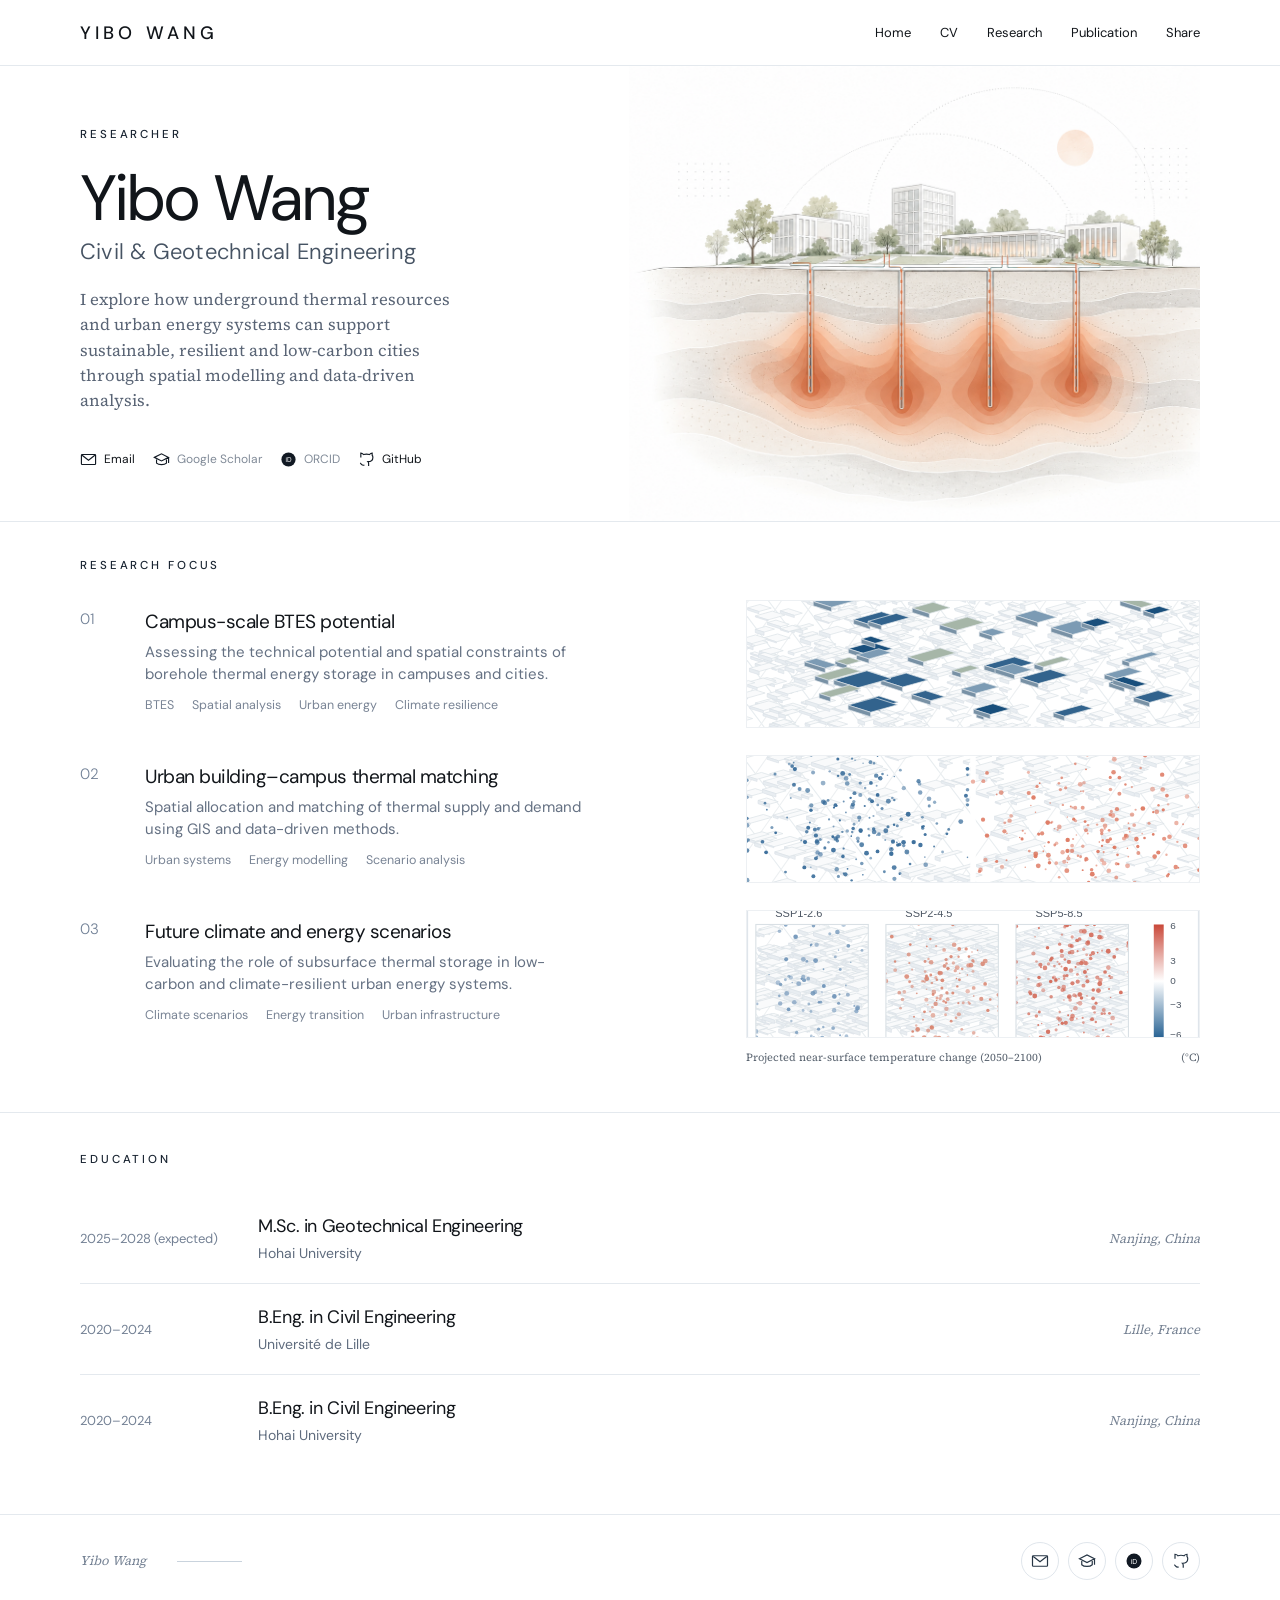
==== commit 1662dd39: "Add email, research sharing cards, and animated thermal hero" ====
--- a/index.html
+++ b/index.html
@@ -35,7 +35,20 @@
     .profile-links a,.profile-links span,.footer-links a,.footer-links span { display:inline-flex; align-items:center; gap:7px; }
     .profile-links svg,.footer-links svg { width:17px; height:17px; stroke:#111923; fill:none; stroke-width:1.6; flex:none; }
     .link-unavailable { color:#818b98; cursor:default; }
-    .hero-art { width:100%; display:block; }
+    .hero-visual { position:relative; width:100%; height:455px; overflow:hidden; }
+    .hero-art { width:100%; height:100%; display:block; object-fit:cover; object-position:right center; }
+    .hero-flow { position:absolute; inset:0; width:100%; height:100%; pointer-events:none; }
+    .heat-flow { fill:none; stroke:#d96937; stroke-width:4; stroke-linecap:round; stroke-dasharray:3 19; opacity:.7; animation:heat-travel 3.1s linear infinite; }
+    .heat-flow:nth-child(2) { animation-delay:-.7s; }
+    .heat-flow:nth-child(3) { animation-delay:-1.4s; }
+    .heat-flow:nth-child(4) { animation-delay:-2.1s; }
+    .heat-pulse { fill:#ea875b; opacity:.12; transform-box:fill-box; transform-origin:center; animation:heat-pulse 4s ease-in-out infinite; }
+    .heat-pulse:nth-child(6) { animation-delay:-1s; }
+    .heat-pulse:nth-child(7) { animation-delay:-2s; }
+    .heat-pulse:nth-child(8) { animation-delay:-3s; }
+    @keyframes heat-travel { to { stroke-dashoffset:-22; } }
+    @keyframes heat-pulse { 50% { opacity:.28; transform:scale(1.12); } }
+    @media (prefers-reduced-motion:reduce) { .heat-flow,.heat-pulse { animation:none; } }
     .research { padding:36px 0 47px; border-bottom:1px solid var(--line); }
     .section-head { display:flex; align-items:center; justify-content:space-between; margin-bottom:27px; }
     .section-title { margin:0; }
@@ -75,7 +88,7 @@
       h1 { font-size:clamp(47px,11vw,62px); }
       .hero-copy p { margin-bottom:29px; }
       .profile-links { width:auto; max-width:100%; gap:13px 18px; }
-      .hero-art { max-width:600px; margin:0 auto 21px; }
+      .hero-visual { height:min(80vw,390px); max-width:600px; margin:0 auto 21px; }
       .project { grid-template-columns:1fr; gap:15px; }
       .project-visual { height:auto; max-height:210px; }
       .project-list { gap:38px; }
@@ -110,13 +123,19 @@
           <div class="subtitle">Civil &amp; Geotechnical Engineering</div>
           <p>I explore how underground thermal resources and urban energy systems can support sustainable, resilient and low-carbon cities through spatial modelling and data-driven analysis.</p>
           <div class="profile-links" aria-label="Profiles and contact">
-            <span class="link-unavailable" title="Email address to be added"><svg viewBox="0 0 24 24" aria-hidden="true"><rect x="2" y="5" width="20" height="14" rx="1"/><path d="m3 6 9 7 9-7"/></svg>Email</span>
+            <a href="mailto:y1bo_wang@163.com" title="Email: y1bo_wang@163.com"><svg viewBox="0 0 24 24" aria-hidden="true"><rect x="2" y="5" width="20" height="14" rx="1"/><path d="m3 6 9 7 9-7"/></svg>Email</a>
             <span class="link-unavailable" title="Google Scholar link to be added"><svg viewBox="0 0 24 24" aria-hidden="true"><path d="M2 9 12 4l10 5-10 5L2 9Z M5 12v5c3 3 11 3 14 0v-5 M22 9v8"/></svg>Google Scholar</span>
             <span class="link-unavailable" title="ORCID link to be added"><svg viewBox="0 0 24 24" aria-hidden="true"><circle cx="12" cy="12" r="10" fill="#111923" stroke="none"/><text x="12" y="16" text-anchor="middle" font-size="9" fill="#fff" stroke="none" font-family="Arial">iD</text></svg>ORCID</span>
             <a href="https://github.com/y1bo-wang" target="_blank" rel="noopener noreferrer"><svg viewBox="0 0 24 24" aria-hidden="true"><path d="M9 20c-4 1-4-2-6-3m12 4v-3c0-1 0-2-1-3 4 0 7-2 7-6 0-1 0-2-1-3 0-1 0-2 0-3-2 0-3 1-4 2-3-1-5-1-8 0-1-1-2-2-4-2 0 1 0 2 0 3v3"/></svg>GitHub</a>
           </div>
         </div>
-        <img class="hero-art" src="assets/visuals/hero-map.svg" alt="Illustration of city buildings and thermal energy demand">
+        <div class="hero-visual" role="img" aria-label="Illustration of campus buildings and geothermal boreholes, with gently animated heat flow">
+          <img class="hero-art" src="assets/visuals/hero-thermal.png" alt="" fetchpriority="high">
+          <svg class="hero-flow" viewBox="0 0 1672 941" preserveAspectRatio="xMaxYMid slice" aria-hidden="true">
+            <path class="heat-flow" d="M865 423V678"/><path class="heat-flow" d="M1054 422V705"/><path class="heat-flow" d="M1236 421V702"/><path class="heat-flow" d="M1415 423V673"/>
+            <circle class="heat-pulse" cx="865" cy="677" r="39"/><circle class="heat-pulse" cx="1054" cy="705" r="39"/><circle class="heat-pulse" cx="1236" cy="702" r="39"/><circle class="heat-pulse" cx="1415" cy="673" r="39"/>
+          </svg>
+        </div>
       </div>
     </section>
     <section class="research" id="research" aria-labelledby="research-title">
@@ -149,6 +168,6 @@
       </div>
     </section>
   </main>
-  <footer class="site-footer" id="contact"><div class="container footer-inner"><span>Yibo Wang <span class="footer-rule"></span></span><nav class="footer-links" aria-label="Contact and profiles"><span class="link-unavailable" role="img" aria-label="Email address to be added" title="Email address to be added"><svg viewBox="0 0 24 24" aria-hidden="true"><rect x="2" y="5" width="20" height="14" rx="1"/><path d="m3 6 9 7 9-7"/></svg></span><span class="link-unavailable" role="img" aria-label="Google Scholar link to be added" title="Google Scholar link to be added"><svg viewBox="0 0 24 24" aria-hidden="true"><path d="M2 9 12 4l10 5-10 5L2 9Z M5 12v5c3 3 11 3 14 0v-5 M22 9v8"/></svg></span><span class="link-unavailable" role="img" aria-label="ORCID link to be added" title="ORCID link to be added"><svg viewBox="0 0 24 24" aria-hidden="true"><circle cx="12" cy="12" r="10" fill="#111923" stroke="none"/><text x="12" y="16" text-anchor="middle" font-size="9" fill="#fff" stroke="none" font-family="Arial">iD</text></svg></span><a href="https://github.com/y1bo-wang" target="_blank" rel="noopener noreferrer" aria-label="GitHub" title="GitHub"><svg viewBox="0 0 24 24" aria-hidden="true"><path d="M9 20c-4 1-4-2-6-3m12 4v-3c0-1 0-2-1-3 4 0 7-2 7-6 0-1 0-2-1-3 0-1 0-2 0-3-2 0-3 1-4 2-3-1-5-1-8 0-1-1-2-2-4-2 0 1 0 2 0 3v3"/></svg></a></nav></div></footer>
+  <footer class="site-footer" id="contact"><div class="container footer-inner"><span>Yibo Wang <span class="footer-rule"></span></span><nav class="footer-links" aria-label="Contact and profiles"><a href="mailto:y1bo_wang@163.com" aria-label="Email Yibo Wang" title="Email: y1bo_wang@163.com"><svg viewBox="0 0 24 24" aria-hidden="true"><rect x="2" y="5" width="20" height="14" rx="1"/><path d="m3 6 9 7 9-7"/></svg></a><span class="link-unavailable" role="img" aria-label="Google Scholar link to be added" title="Google Scholar link to be added"><svg viewBox="0 0 24 24" aria-hidden="true"><path d="M2 9 12 4l10 5-10 5L2 9Z M5 12v5c3 3 11 3 14 0v-5 M22 9v8"/></svg></span><span class="link-unavailable" role="img" aria-label="ORCID link to be added" title="ORCID link to be added"><svg viewBox="0 0 24 24" aria-hidden="true"><circle cx="12" cy="12" r="10" fill="#111923" stroke="none"/><text x="12" y="16" text-anchor="middle" font-size="9" fill="#fff" stroke="none" font-family="Arial">iD</text></svg></span><a href="https://github.com/y1bo-wang" target="_blank" rel="noopener noreferrer" aria-label="GitHub" title="GitHub"><svg viewBox="0 0 24 24" aria-hidden="true"><path d="M9 20c-4 1-4-2-6-3m12 4v-3c0-1 0-2-1-3 4 0 7-2 7-6 0-1 0-2-1-3 0-1 0-2 0-3-2 0-3 1-4 2-3-1-5-1-8 0-1-1-2-2-4-2 0 1 0 2 0 3v3"/></svg></a></nav></div></footer>
 </body>
 </html>
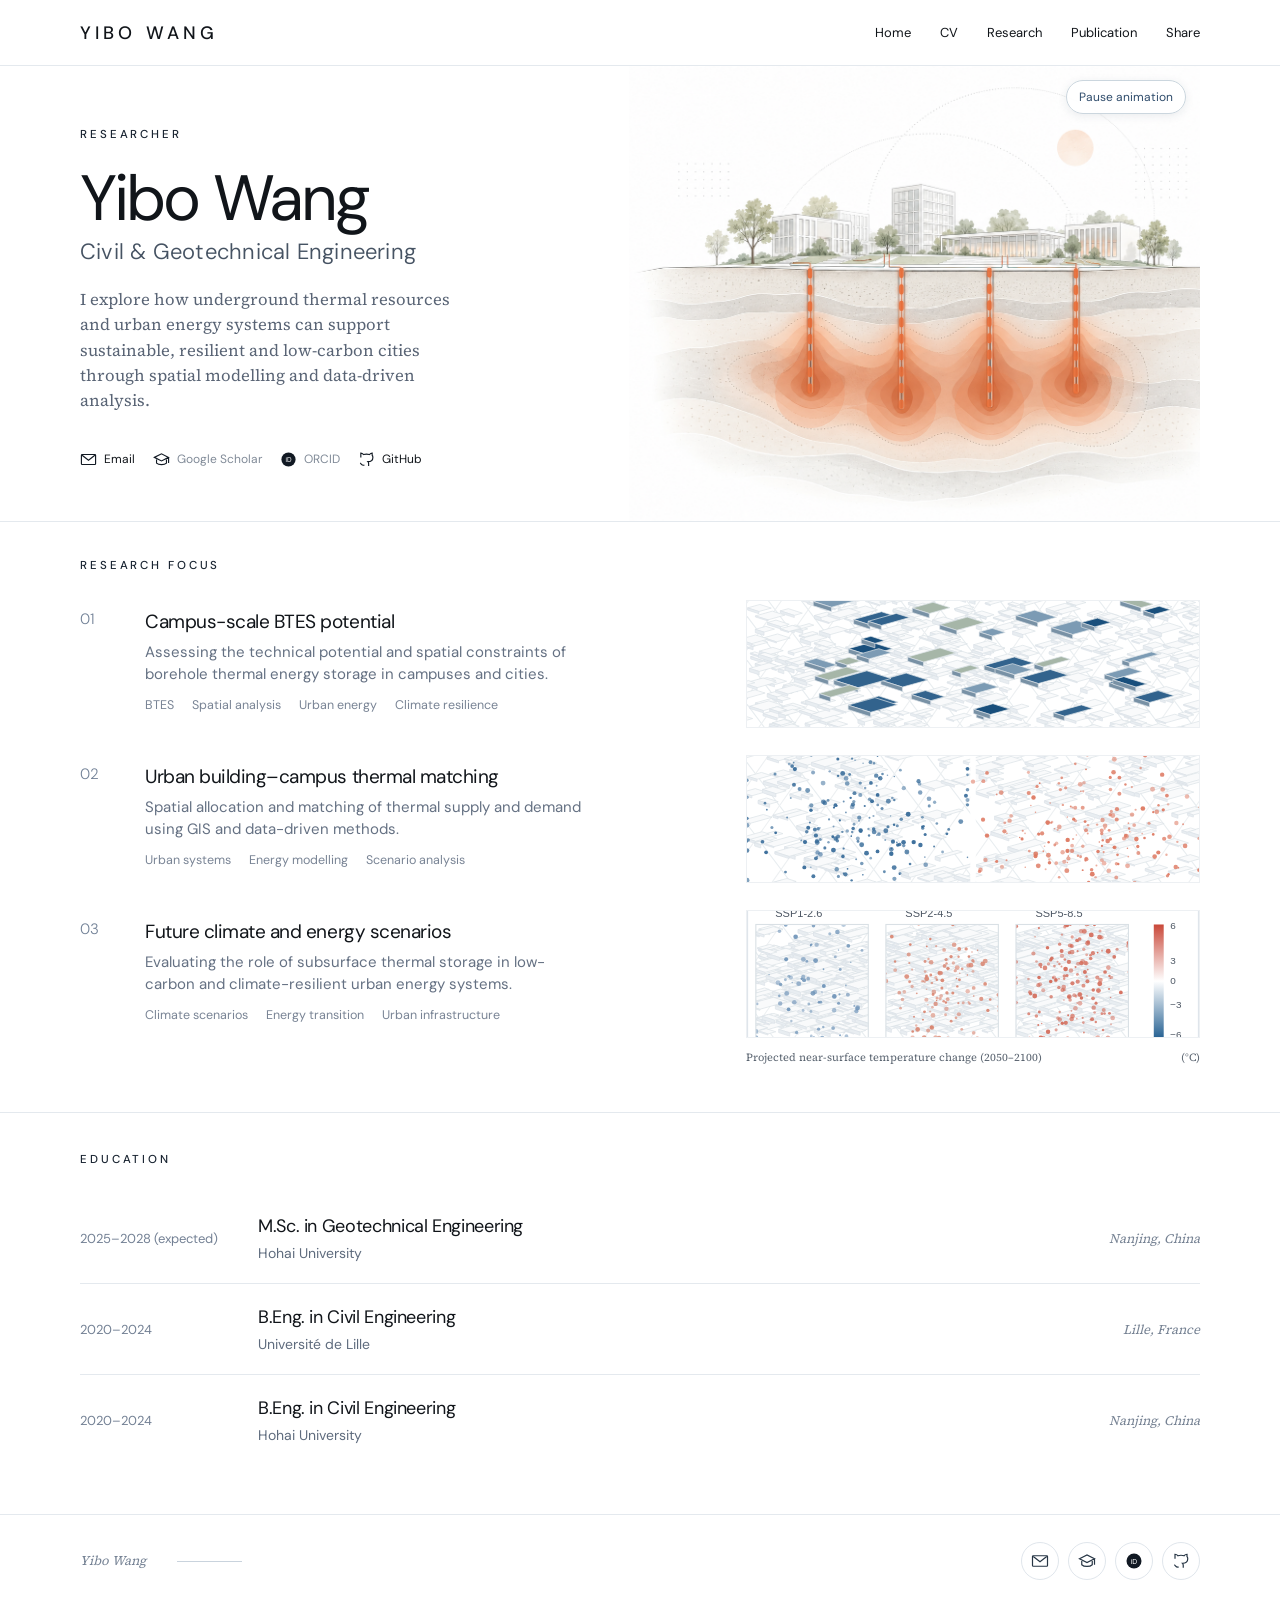
==== commit a71e3d75: "Make geothermal animation visible and controllable" ====
--- a/index.html
+++ b/index.html
@@ -38,17 +38,23 @@
     .hero-visual { position:relative; width:100%; height:455px; overflow:hidden; }
     .hero-art { width:100%; height:100%; display:block; object-fit:cover; object-position:right center; }
     .hero-flow { position:absolute; inset:0; width:100%; height:100%; pointer-events:none; }
-    .heat-flow { fill:none; stroke:#d96937; stroke-width:4; stroke-linecap:round; stroke-dasharray:3 19; opacity:.7; animation:heat-travel 3.1s linear infinite; }
+    .heat-flow { fill:none; stroke:#e96932; stroke-width:9; stroke-linecap:round; stroke-dasharray:12 22; opacity:.88; filter:drop-shadow(0 0 6px #e96932); animation:heat-travel 1.8s linear infinite; }
     .heat-flow:nth-child(2) { animation-delay:-.7s; }
     .heat-flow:nth-child(3) { animation-delay:-1.4s; }
     .heat-flow:nth-child(4) { animation-delay:-2.1s; }
-    .heat-pulse { fill:#ea875b; opacity:.12; transform-box:fill-box; transform-origin:center; animation:heat-pulse 4s ease-in-out infinite; }
+    .heat-pulse { fill:#ed7b43; opacity:.18; transform-box:fill-box; transform-origin:center; animation:heat-pulse 3s ease-in-out infinite; }
     .heat-pulse:nth-child(6) { animation-delay:-1s; }
     .heat-pulse:nth-child(7) { animation-delay:-2s; }
     .heat-pulse:nth-child(8) { animation-delay:-3s; }
-    @keyframes heat-travel { to { stroke-dashoffset:-22; } }
-    @keyframes heat-pulse { 50% { opacity:.28; transform:scale(1.12); } }
-    @media (prefers-reduced-motion:reduce) { .heat-flow,.heat-pulse { animation:none; } }
+    @keyframes heat-travel { to { stroke-dashoffset:-34; } }
+    @keyframes heat-pulse { 50% { opacity:.42; transform:scale(1.35); } }
+    @media (prefers-reduced-motion:reduce) { .heat-flow,.heat-pulse { animation:none; } }
+    .hero-visual.motion-enabled .heat-flow { animation:heat-travel 1.8s linear infinite; }
+    .hero-visual.motion-enabled .heat-pulse { animation:heat-pulse 3s ease-in-out infinite; }
+    .hero-visual.motion-paused .heat-flow,.hero-visual.motion-paused .heat-pulse { animation:none; }
+    .motion-toggle { position:absolute; right:14px; top:14px; z-index:2; border:1px solid #cbd6de; border-radius:999px; padding:8px 12px; background:#ffffffeb; color:#304d6c; font-size:12px; cursor:pointer; box-shadow:0 2px 10px #24374a17; }
+    .motion-toggle:hover { border-color:#829bb0; }
+    .motion-toggle[hidden] { display:none; }
     .research { padding:36px 0 47px; border-bottom:1px solid var(--line); }
     .section-head { display:flex; align-items:center; justify-content:space-between; margin-bottom:27px; }
     .section-title { margin:0; }
@@ -129,13 +135,14 @@
             <a href="https://github.com/y1bo-wang" target="_blank" rel="noopener noreferrer"><svg viewBox="0 0 24 24" aria-hidden="true"><path d="M9 20c-4 1-4-2-6-3m12 4v-3c0-1 0-2-1-3 4 0 7-2 7-6 0-1 0-2-1-3 0-1 0-2 0-3-2 0-3 1-4 2-3-1-5-1-8 0-1-1-2-2-4-2 0 1 0 2 0 3v3"/></svg>GitHub</a>
           </div>
         </div>
-        <div class="hero-visual" role="img" aria-label="Illustration of campus buildings and geothermal boreholes, with gently animated heat flow">
-          <img class="hero-art" src="assets/visuals/hero-thermal.png" alt="" fetchpriority="high">
-          <svg class="hero-flow" viewBox="0 0 1672 941" preserveAspectRatio="xMaxYMid slice" aria-hidden="true">
-            <path class="heat-flow" d="M865 423V678"/><path class="heat-flow" d="M1054 422V705"/><path class="heat-flow" d="M1236 421V702"/><path class="heat-flow" d="M1415 423V673"/>
-            <circle class="heat-pulse" cx="865" cy="677" r="39"/><circle class="heat-pulse" cx="1054" cy="705" r="39"/><circle class="heat-pulse" cx="1236" cy="702" r="39"/><circle class="heat-pulse" cx="1415" cy="673" r="39"/>
-          </svg>
-        </div>
+        <div class="hero-visual" role="group" aria-label="Geothermal illustration and animation control">
+          <img class="hero-art" src="assets/visuals/hero-thermal.png" alt="Campus buildings above geothermal boreholes and underground heat zones" fetchpriority="high">
+          <button class="motion-toggle" type="button" aria-pressed="false" hidden>Play animation</button>
+          <svg class="hero-flow" viewBox="0 0 1672 941" preserveAspectRatio="xMaxYMid slice" aria-hidden="true">
+            <path class="heat-flow" d="M865 423V678"/><path class="heat-flow" d="M1054 422V705"/><path class="heat-flow" d="M1236 421V702"/><path class="heat-flow" d="M1415 423V673"/>
+            <circle class="heat-pulse" cx="865" cy="677" r="72"/><circle class="heat-pulse" cx="1054" cy="705" r="72"/><circle class="heat-pulse" cx="1236" cy="702" r="72"/><circle class="heat-pulse" cx="1415" cy="673" r="72"/>
+          </svg>
+        </div>
       </div>
     </section>
     <section class="research" id="research" aria-labelledby="research-title">
@@ -168,6 +175,7 @@
       </div>
     </section>
   </main>
-  <footer class="site-footer" id="contact"><div class="container footer-inner"><span>Yibo Wang <span class="footer-rule"></span></span><nav class="footer-links" aria-label="Contact and profiles"><a href="mailto:y1bo_wang@163.com" aria-label="Email Yibo Wang" title="Email: y1bo_wang@163.com"><svg viewBox="0 0 24 24" aria-hidden="true"><rect x="2" y="5" width="20" height="14" rx="1"/><path d="m3 6 9 7 9-7"/></svg></a><span class="link-unavailable" role="img" aria-label="Google Scholar link to be added" title="Google Scholar link to be added"><svg viewBox="0 0 24 24" aria-hidden="true"><path d="M2 9 12 4l10 5-10 5L2 9Z M5 12v5c3 3 11 3 14 0v-5 M22 9v8"/></svg></span><span class="link-unavailable" role="img" aria-label="ORCID link to be added" title="ORCID link to be added"><svg viewBox="0 0 24 24" aria-hidden="true"><circle cx="12" cy="12" r="10" fill="#111923" stroke="none"/><text x="12" y="16" text-anchor="middle" font-size="9" fill="#fff" stroke="none" font-family="Arial">iD</text></svg></span><a href="https://github.com/y1bo-wang" target="_blank" rel="noopener noreferrer" aria-label="GitHub" title="GitHub"><svg viewBox="0 0 24 24" aria-hidden="true"><path d="M9 20c-4 1-4-2-6-3m12 4v-3c0-1 0-2-1-3 4 0 7-2 7-6 0-1 0-2-1-3 0-1 0-2 0-3-2 0-3 1-4 2-3-1-5-1-8 0-1-1-2-2-4-2 0 1 0 2 0 3v3"/></svg></a></nav></div></footer>
-</body>
+  <footer class="site-footer" id="contact"><div class="container footer-inner"><span>Yibo Wang <span class="footer-rule"></span></span><nav class="footer-links" aria-label="Contact and profiles"><a href="mailto:y1bo_wang@163.com" aria-label="Email Yibo Wang" title="Email: y1bo_wang@163.com"><svg viewBox="0 0 24 24" aria-hidden="true"><rect x="2" y="5" width="20" height="14" rx="1"/><path d="m3 6 9 7 9-7"/></svg></a><span class="link-unavailable" role="img" aria-label="Google Scholar link to be added" title="Google Scholar link to be added"><svg viewBox="0 0 24 24" aria-hidden="true"><path d="M2 9 12 4l10 5-10 5L2 9Z M5 12v5c3 3 11 3 14 0v-5 M22 9v8"/></svg></span><span class="link-unavailable" role="img" aria-label="ORCID link to be added" title="ORCID link to be added"><svg viewBox="0 0 24 24" aria-hidden="true"><circle cx="12" cy="12" r="10" fill="#111923" stroke="none"/><text x="12" y="16" text-anchor="middle" font-size="9" fill="#fff" stroke="none" font-family="Arial">iD</text></svg></span><a href="https://github.com/y1bo-wang" target="_blank" rel="noopener noreferrer" aria-label="GitHub" title="GitHub"><svg viewBox="0 0 24 24" aria-hidden="true"><path d="M9 20c-4 1-4-2-6-3m12 4v-3c0-1 0-2-1-3 4 0 7-2 7-6 0-1 0-2-1-3 0-1 0-2 0-3-2 0-3 1-4 2-3-1-5-1-8 0-1-1-2-2-4-2 0 1 0 2 0 3v3"/></svg></a></nav></div></footer>
+  <script src="assets/hero-motion.js" defer></script>
+</body>
 </html>
